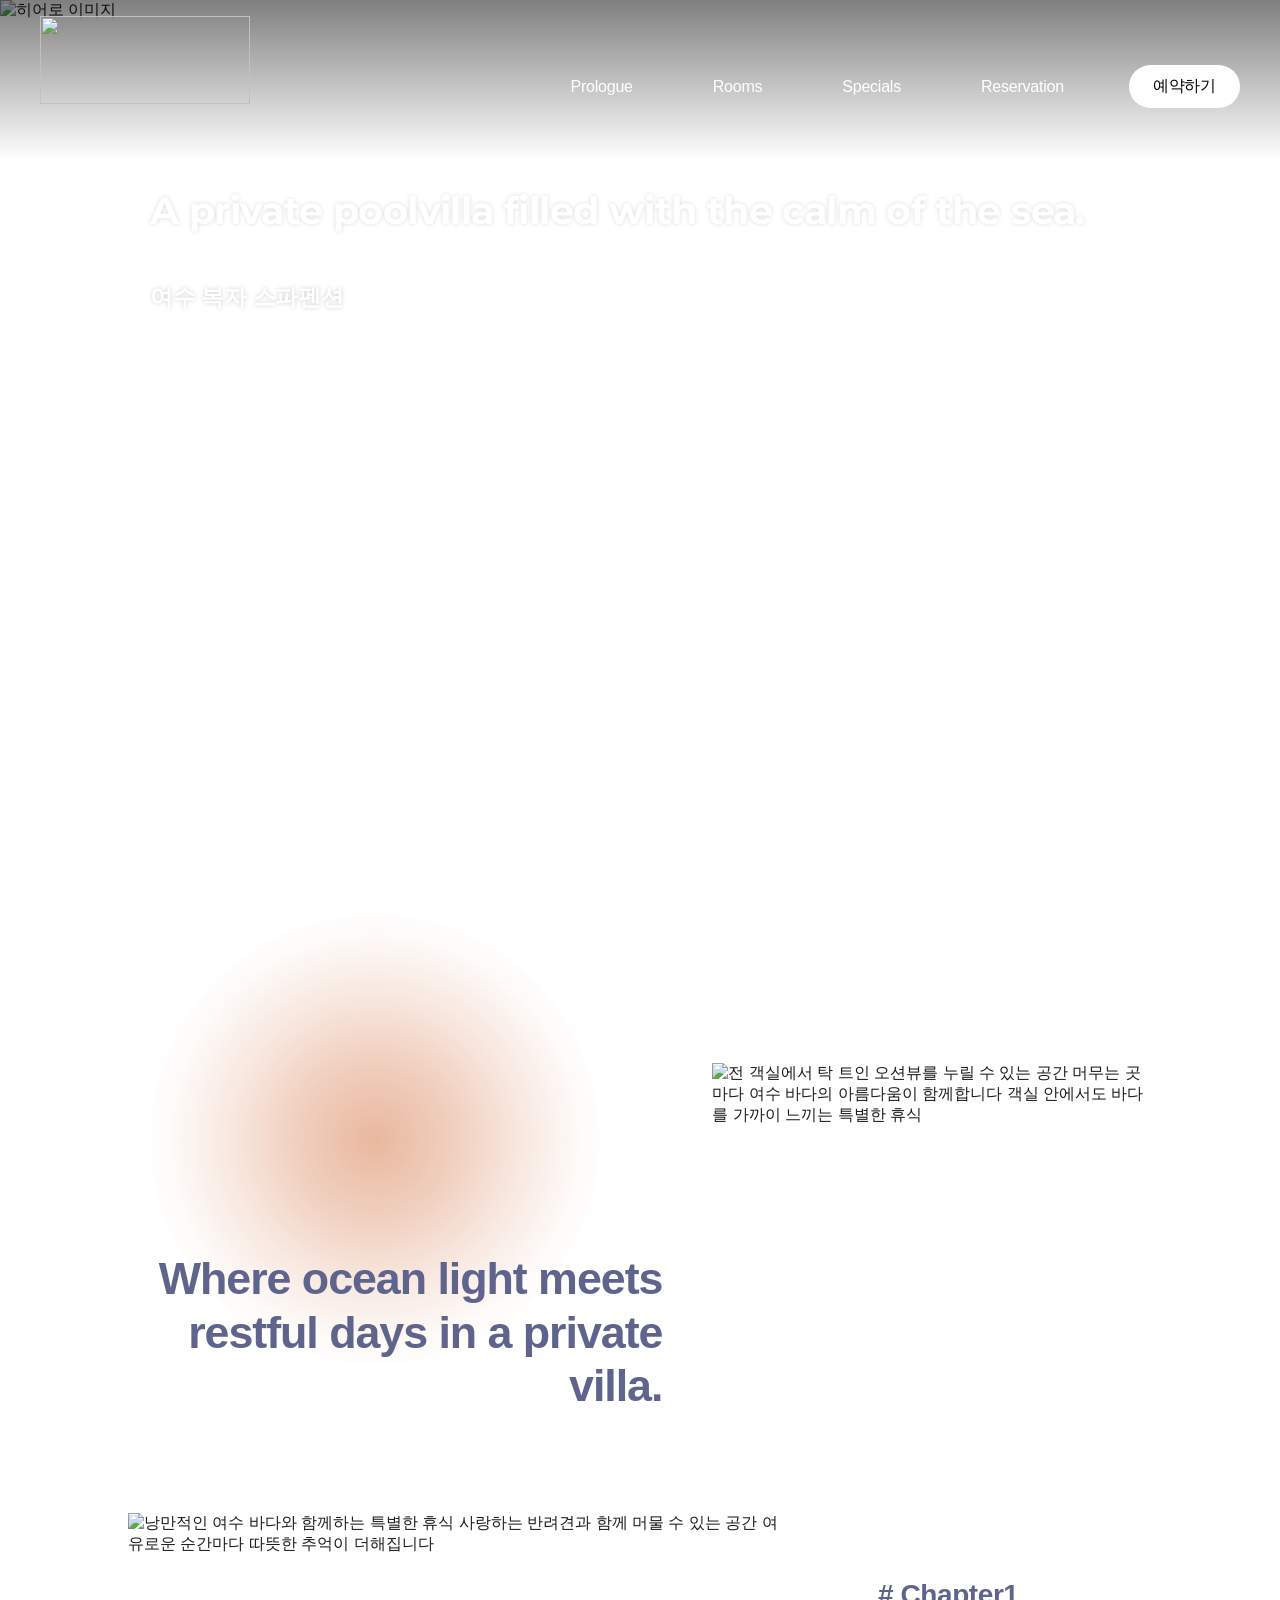
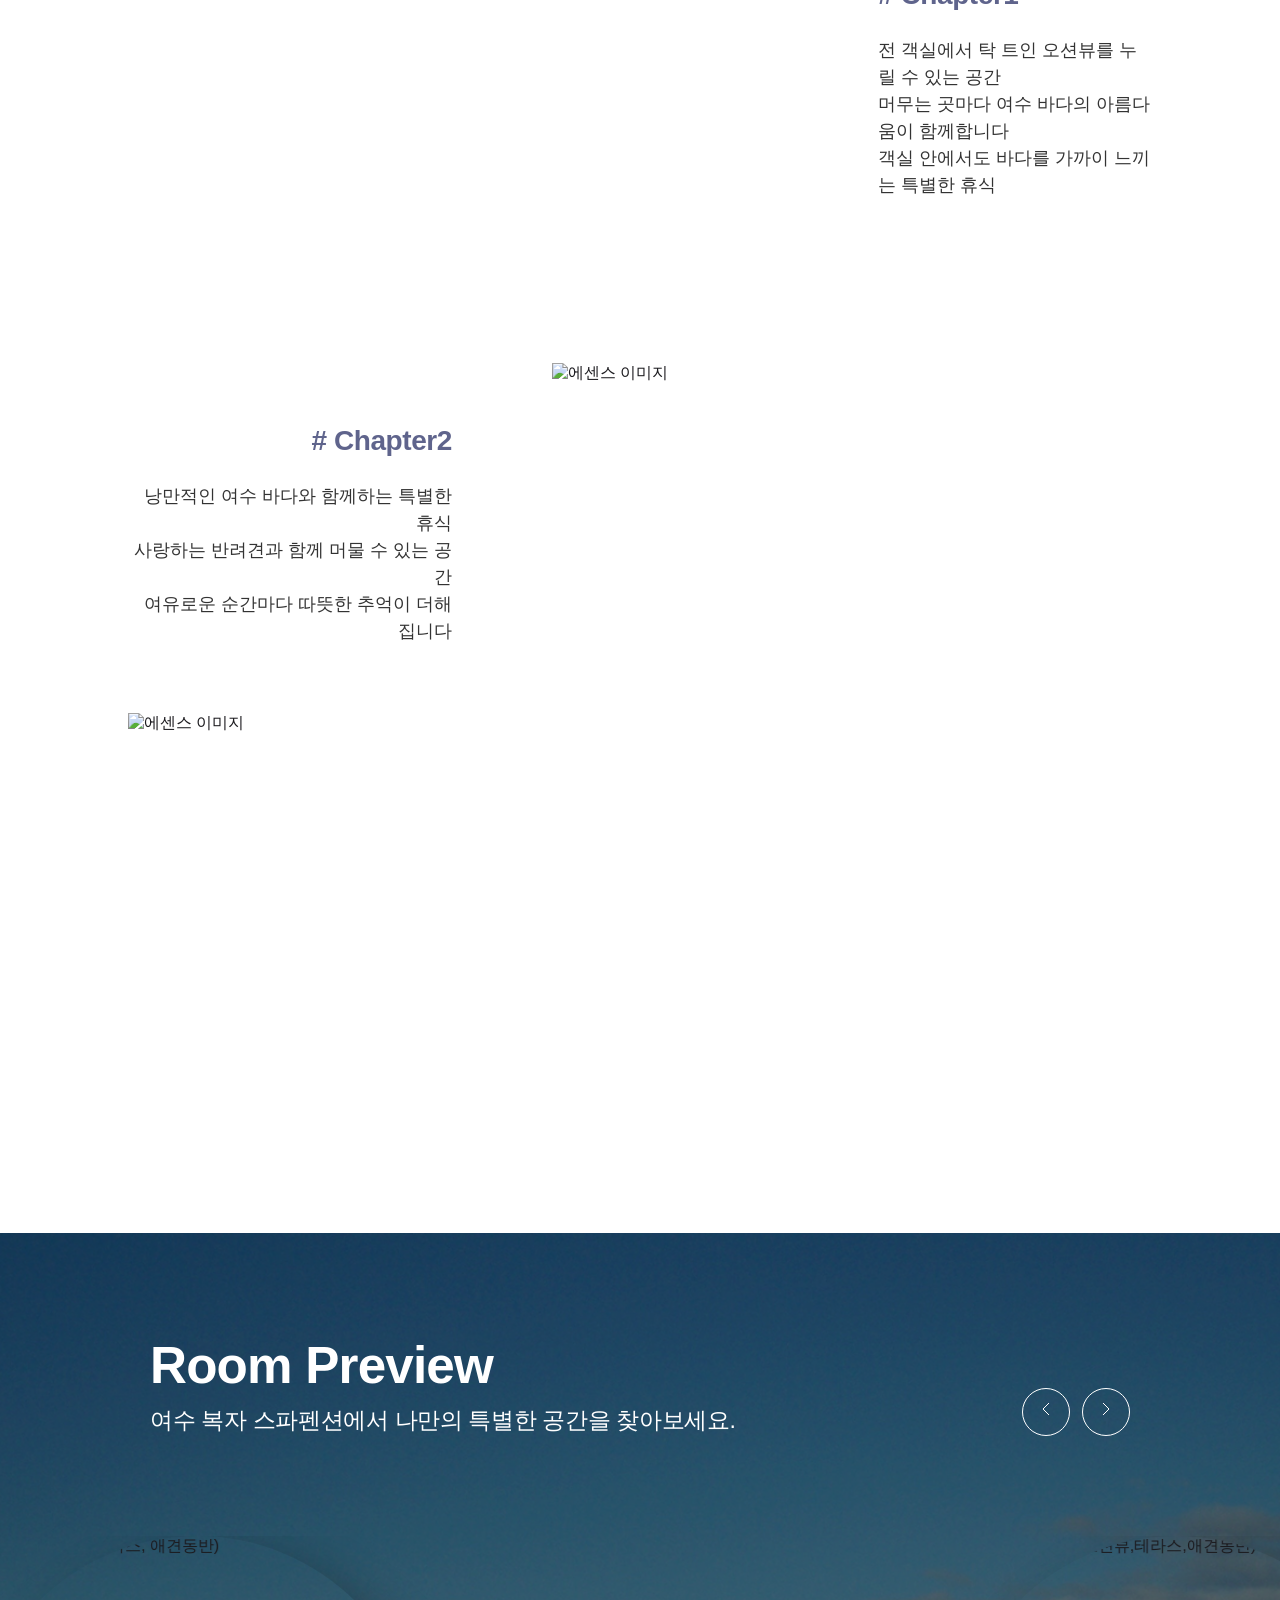
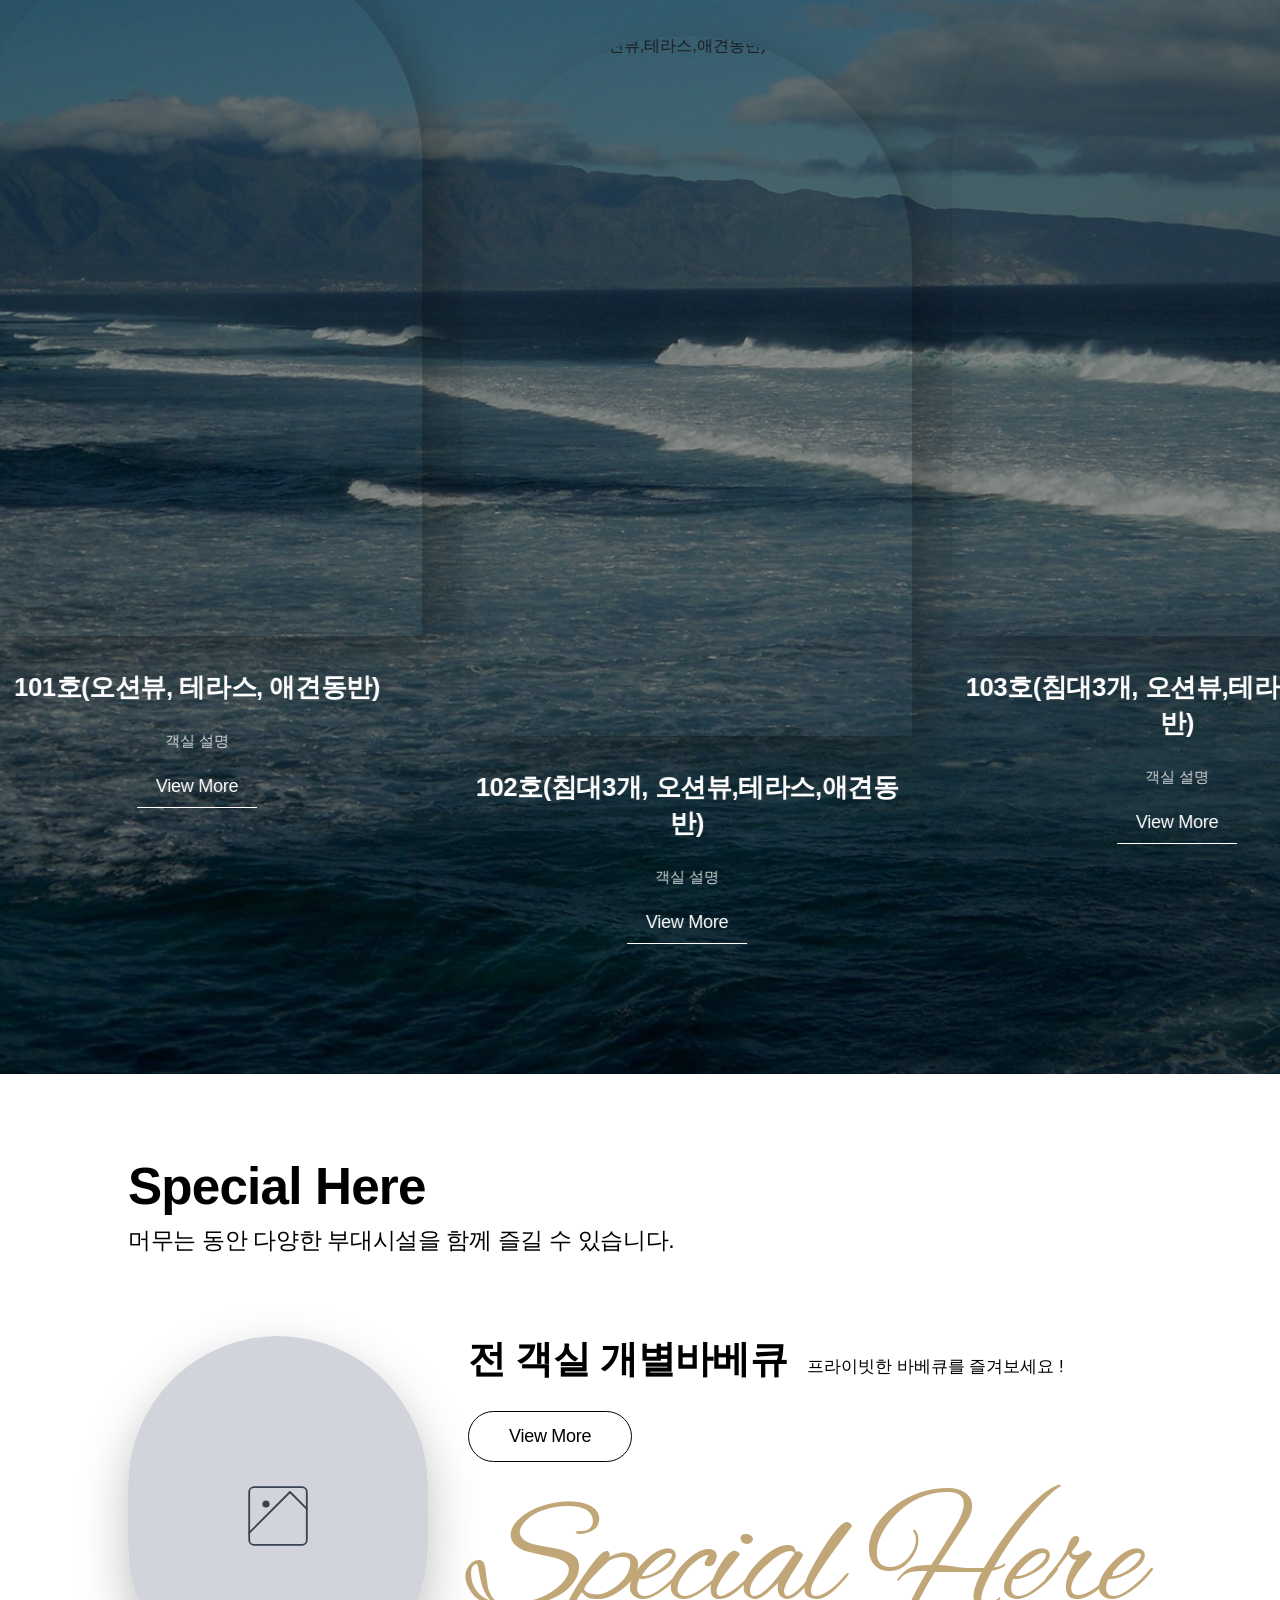
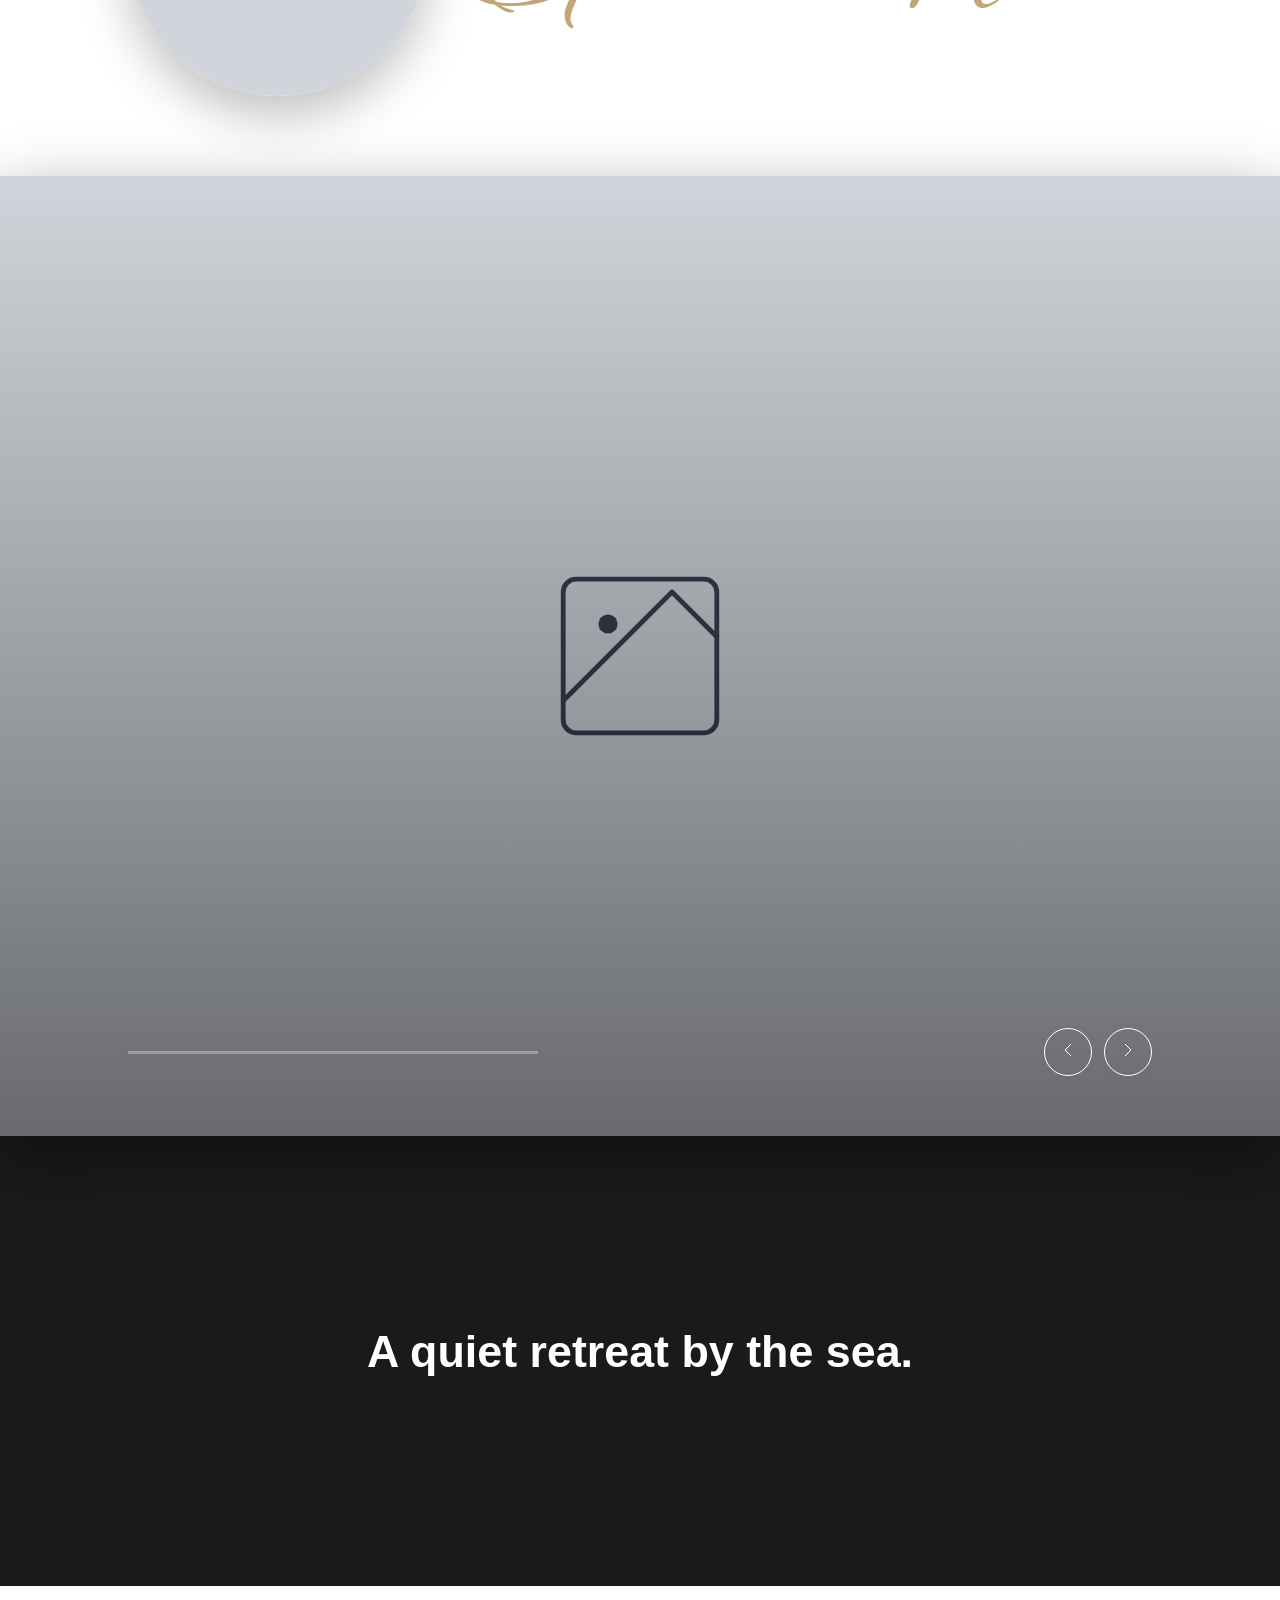
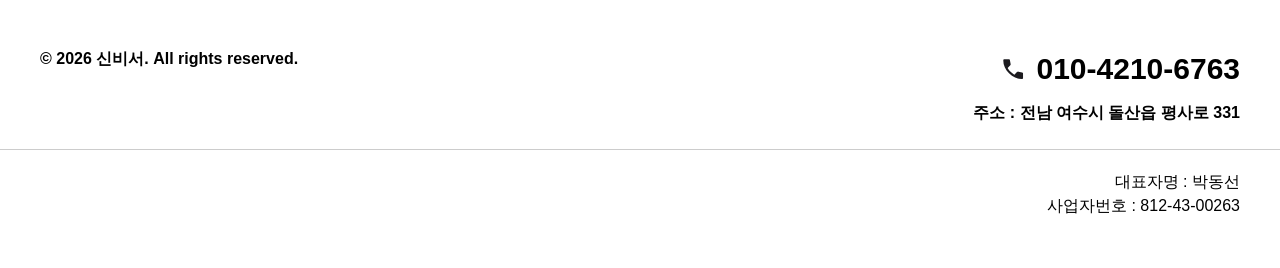
==== index.html @ e3e78f81 "Website for bokjaps.kr using fullpage_visual template" ====
<!DOCTYPE html>
<html lang="ko">
<head>
    <meta charset="UTF-8">
    <meta name="viewport" content="width=device-width, initial-scale=1.0">
    <title></title>

    <!-- Stylesheets -->
    <link rel="stylesheet" href="styles/theme.css">
    <link rel="stylesheet" href="styles/common.css">
    <link rel="stylesheet" href="styles/index.css">
    <link rel="stylesheet" href="styles/popup.css">
  <!-- Open Graph Meta Tags for Social Media -->
  <meta property="og:type" content="website" />
  <meta property="og:title" content="여수 복자 스파펜션 - 홈" />
  
  
  <meta property="og:url" content="https://bokjaps.kr" />

  <!-- Twitter Card Meta Tags -->
  <meta name="twitter:card" content="summary_large_image" />
  <meta name="twitter:title" content="여수 복자 스파펜션 - 홈" />
  
  
</head>
<body>
    <!-- Navigation (Header) - page-wrapper 밖으로 분리 -->
    <div class="navigation-off">
        <div id="header-container"></div>
    </div>

    <div class="page-wrapper">
        <!-- CUSTOM FIELD : 메인 소개 섹션 이미지 매핑 -->
        <div class="main-section">
            <div class="main-bg" data-hero-slider></div>
            <div class="main-content">
                <!-- custom field : 메인 소개 섹션 타이틀 매핑 -->
                <h1 class="main-title" data-hero-title></h1>
                <div class="title-divider"><div class="bar-progress"></div></div>
                <!-- custom field : 메인 소개 섹션 설명 매핑 -->
                <p class="main-subtitle" data-hero-description></p>
            </div>
            <div class="main-arrow">
                <div class="arrow-left"></div>
                <p class="arrow-number">01</p>
                <div class="arrow-divider"></div>
                <p class="arrow-number">10</p>
                <div class="arrow-right"></div>
            </div>
        </div>

        <!-- custom field : 핵심 메시지 섹션 -->
        <div class="content-1 essence-section">
            <div class="gradient-circle anim-scale-in"></div>

            <div class="content-1-inner">
                <div class="content-group">
                    <div class="title-text" data-essence-description></div>
                    <!-- custom field : 핵심 메시지 섹션 이미지 1 매핑 , 이미지는 총 4개까지만-->
                    <div class="content-image large anim-fade-right">
                        <img data-essence-image-1 src="" alt="">
                    </div>
                </div>

                <div class="con1-item con1-1">
                    <!-- custom field : 핵심 메시지 섹션 이미지 2 매핑 -->
                    <div class="content-image anim-fade-left">
                        <img data-essence-image-2 src="" alt="">
                    </div>
                    <div class="content-text anim-fade-right">
                        <h3 class="chapter-tag"># Chapter1</h3>
                        <!-- custom field : 핵심 메시지 섹션 이미지 1 설명 매핑 -->
                        <p class="chapter-content" data-essence-image-description-1></p>
                    </div>
                </div>

                <div class="con1-34">
                    <div class="con1-item con1-3">
                        <div class="content-text right anim-fade-left">
                            <h3 class="chapter-tag"># Chapter2</h3>
                            <!-- custom field : 핵심 메시지 섹션 이미지 2 설명 매핑 -->
                            <p class="chapter-content" data-essence-image-description-2></p>
                        </div>
                        <!-- custom field : 핵심 메시지 섹션 이미지 3 매핑 -->
                        <div class="content-image tall anim-fade-right">
                            <img data-essence-image-3 src="" alt="">
                        </div>
                    </div>

                    <div class="con1-item con1-4">
                        <!-- custom field : 핵심 메시지 섹션 이미지 4 매핑 -->
                        <div class="content-image wide anim-fade-up">
                            <img data-essence-image-4 src="" alt="">
                        </div>
                    </div>
                </div>
            </div>
        </div>

        <!-- room preview section : 커스텀 영역 x / 룸 정보 매핑 -->
        <div class="content-2 room-preview-section" >
            <div class="content-2-bg"></div>
            <div class="section-header">
                <div class="section-header-outer">
                    <div class="section-header-inner">
                        <div class="text-block">
                            <h2 class="section-title">Room Preview</h2>
                            <!-- 문구 변경되어야 함 (숙소명 + 하드코딩 문구 )-->
                            <p class="section-subtitle" data-rooms-subtitle></p>
                        </div>
                        <div class="arrow-block">
                            <button class="nav-btn prev"><svg width="24" height="24" viewBox="0 0 24 24" fill="none"><path d="M15 6L9 12L15 18" stroke="currentColor" stroke-width="1"/></svg></button>
                            <button class="nav-btn next"><svg width="24" height="24" viewBox="0 0 24 24" fill="none"><path d="M9 6L15 12L9 18" stroke="currentColor" stroke-width="1"/></svg></button>
                        </div>
                    </div>
                </div>
            </div>

            <div class="room-grid">
                <div class="room-scroll-track" data-rooms-container>
                    <!-- 숙소관리 객실 타입 개수에 따라 동적 생성 -->
                </div>
            </div>
        </div>

        <!-- facility section : 커스텀 영역 x / 부대시설 정보 매핑 -->
        <div class="content-3 facility-section">
            <div class="special-left">
                <div class="special-header anim-fade-up">
                    <!-- 하드코딩, 매핑 x -->
                    <h2>Special Here</h2>
                    <p>머무는 동안 다양한 부대시설을 함께 즐길 수 있습니다.</p>
                </div>

                <div class="meditation-image anim-scale-in">
                    <!-- 부대시설 이미지 동적 생성 (mapper) -->
                </div>

                <div class="meditation-info anim-fade-right">
                    <!-- 부대시설 정보 동적 생성 (mapper) -->
                </div>
                <!-- 하드코딩, 매핑 x -->
                <p class="special-script">Special Here</p>

                <div class="arrow-decoration">
                    <svg width="856" height="250" viewBox="0 0 856 250" fill="none" style="overflow:visible">
                        <circle cx="731" cy="125" r="125" fill="white" fill-opacity="0.4"/>
                        <path d="M0 146.5C0 146.5 448.741 146.5 776 146.5L700 89.9999" stroke="black"/>
                    </svg>
                </div>
            </div>

            <div class="special-right anim-fade-right">
                <div class="special-right-image">
                    <!-- 부대시설 오른쪽 이미지 동적 생성 (mapper) -->
                    <div class="image-overlay"></div>
                </div>
                <div class="special-bar">
                    <div class="bar-line"><div class="bar-progress"></div></div>
                    <div class="bar-controls">
                        <button><svg width="24" height="24" viewBox="0 0 24 24" fill="none"><path d="M15 6L9 12L15 18" stroke="currentColor" stroke-width="1"/></svg></button>
                        <button><svg width="24" height="24" viewBox="0 0 24 24" fill="none"><path d="M9 6L15 12L9 18" stroke="currentColor" stroke-width="1"/></svg></button>
                    </div>
                </div>
            </div>
        </div>

        <!-- custom field : 마무리 섹션 -->
        <div class="content-4 closing-section">
            <!-- custom field : 마무리 섹션 이미지 한장 매핑 -->
            <div class="content-4-bg" data-closing-image></div>
            <div class="content-4-text">
                <!-- custom field : 마무리 섹션 제목 매핑 -->
                <h2 data-closing-title></h2>
                <!-- custom field : 마무리 섹션 내용 매핑 -->
                <p data-closing-description></p>
            </div>
        </div>

        <!-- Footer -->
        <div id="footer-container"></div>
    </div>

    <!-- Popup -->
    <div id="popup-container"></div>

    <!-- Scripts -->
    <script src="js/common.js"></script>
    <script src="js/pages/index.js"></script>

    <!-- Data Mapper -->
    <script src="js/image-helpers.js"></script>
    <script src="js/data-mapper/core/base-mapper.js"></script>
    <script src="js/data-mapper/pages/index-mapper.js"></script>
    <script src="js/preview-handler.js"></script>

    <!-- Header / Footer Loader (header.html 로드 → 내부 스크립트 추출 실행 → HeaderFooterMapper 초기화) -->
    <script src="js/header-footer-loader.js"></script>

    <!-- Popup -->
    <script src="js/popup.js"></script>
</body>
</html>
---- styles/theme.css ----
/* CDN Fonts */
@import url('https://hangeul.pstatic.net/hangeul_static/css/maru-buri.css');
@import url('https://cdn.jsdelivr.net/gh/orioncactus/pretendard/dist/web/static/pretendard.min.css');
@import url('https://use.typekit.net/vll4umt.css');

/* CSS Variables */
:root {
  --font-ko-main: 'MaruBuri', sans-serif;
  --font-ko-sub: 'Pretendard', sans-serif;
  --font-en-main: 'amandine', sans-serif;
  --color-primary: #FFFFFF;
  --color-secondary: #5F648C;
}
---- styles/common.css ----
/* Alex Brush (하드코딩 전용) */
@import url('https://fonts.googleapis.com/css2?family=Alex+Brush&display=swap');
/* Montserrat (하드코딩 전용) */
@import url('https://fonts.googleapis.com/css2?family=Montserrat:wght@400;500;600;700&display=swap');

/* ==========================================
   COMMON STYLES - 피그마 디자인 기반
   ========================================== */

* {
    margin: 0;
    padding: 0;
    box-sizing: border-box;
}

ul, ol, li {
    list-style: none;
}

html {
    font-size: 16px;
}

body {
    font-family: var(--font-ko-sub);
    color: #1c1b1f;
    background: white;
    overflow-x: hidden;
}

img {
    width: 100%;
    height: 100%;
    display: block;
}

a {
    text-decoration: none;
    color: inherit;
}

button {
    border: none;
    background: none;
    cursor: pointer;
    font-family: inherit;
}

/* ==========================================
   HEADER (공통 헤더)
   ========================================== */

.site-header {
    position: fixed;
    left: 0;
    top: 0;
    width: 100%;
    height: 120px;
    z-index: 1001;
    display: flex;
    align-items: center;
    justify-content: center;
    overflow: visible;
    transition: background 0.3s ease;
}

.header-wrapper {
    width: 100%;
    max-width: 1600px;
    flex: 1 1 auto;
    height: 100%;
    position: relative;
    z-index: 1004;
}

.header-inner {
    position: relative;
    display: flex;
    justify-content: space-between;
    align-items: center;
    width: 100%;
    height: 100%;
    padding: 0 40px;
    box-sizing: border-box;
}

.header-logo {
    flex-shrink: 0;
    width: 210px;
    height: 88px;
}

.header-logo img {
    width: 100%;
    height: 100%;
    object-fit: cover;
}

.header-nav {
    display: flex;
    align-items: center;
    gap: 80px;
    align-self: flex-end;
    padding-bottom: 12px;
}

.nav-menu {
    list-style: none;
    display: flex;
    align-items: center;
    gap: 80px;
    margin: 0;
    padding: 0;
}

.nav-menu > li > a {
    font-family: var(--font-en-main);
    font-weight: 500;
    font-size: 20px;
    color: white;
    letter-spacing: -0.225px;
    padding: 0 15px;
}

.btn-book {
    background: white;
    color: black !important;
    padding: 11px 24px !important;
    border-radius: 50px;
    font-family: var(--font-en-main);
    font-weight: 500;
    font-size: 15px;
    letter-spacing: -0.225px;
    white-space: nowrap;
    flex-shrink: 0;
}

.btn-ybs {
    background: white;
    color: black !important;
    padding: 11px 24px !important;
    border-radius: 50px;
    font-family: var(--font-en-main);
    font-weight: 500;
    font-size: 15px;
    letter-spacing: -0.225px;
    white-space: nowrap;
    flex-shrink: 0;
}

.ybs-short {
    display: none;
}

/* 버튼 그룹 - BOOK과 YBS 버튼을 나란히 배치 */
.button-group {
    display: flex !important;
    align-items: center;
    gap: 20px !important;
}

/* 데스크톱: 모바일 전용 요소 숨김 */
.header-menu-btn {
    display: none;
}

.book-short {
    display: none;
}

/* ==========================================
   HEADER DROPDOWN
   ========================================== */

/* 헤더 hover/focus 시 배경 전환 */
.site-header:hover,
.site-header:focus-within {
    background: rgba(40, 40, 40, 0.85);
}

/* 드롭다운 배경 패널 — 데스크톱: 배경만 표시, 콘텐츠 숨김 */
.header-dropdown {
    position: absolute;
    left: 0;
    top: 100%;
    width: 100%;
    height: auto;
    min-height: 350px;
    max-height: calc(100vh - 100px);
    overflow-y: auto;
    -webkit-overflow-scrolling: touch;
    background: rgba(40, 40, 40, 0.85);
    border-top: 1px solid rgba(255, 255, 255, 0.15);
    opacity: 0;
    visibility: hidden;
    pointer-events: none;
    transition: opacity 0.15s ease, visibility 0s linear 0.15s;
    z-index: 1002;
}

.site-header:hover .header-dropdown,
.site-header:focus-within .header-dropdown {
    opacity: 1;
    visibility: visible;
    pointer-events: auto;
    transition: opacity 0.15s ease, visibility 0s linear 0s;
}

/* 데스크톱: 모바일 아코디언 콘텐츠 숨김 */
.header-dropdown-inner {
    display: none;
}

/* 데스크톱: 각 대메뉴 아래 서브메뉴 */
.has-dropdown {
    position: relative;
}

/* hover 브릿지: 메뉴와 서브메뉴 사이 빈 공간을 채워 hover 유지 */
.has-dropdown::after {
    content: '';
    position: absolute;
    top: 100%;
    left: -20px;
    right: -20px;
    height: 50px;
    background: transparent;
}

.dropdown-sub {
    position: absolute;
    top: calc(100% + 40px);
    left: 50%;
    transform: translateX(-50%);
    display: flex;
    flex-direction: column;
    align-items: center;
    gap: 4px;
    opacity: 0;
    visibility: hidden;
    pointer-events: none;
    z-index: 1003;
    transition: opacity 0.15s ease, visibility 0s linear 0.15s;
    max-height: calc(100vh - 200px);
    overflow-y: auto;
    -webkit-overflow-scrolling: touch;
    overscroll-behavior: contain;
    padding-bottom: 10px;
}

.site-header:hover .dropdown-sub,
.site-header:focus-within .dropdown-sub {
    opacity: 1;
    visibility: visible;
    pointer-events: auto;
    transition: opacity 0.15s ease, visibility 0s linear 0s;
}

.dropdown-sub a {
    font-family: var(--font-ko-sub);
    font-weight: 400;
    font-size: 16px;
    line-height: 2;
    color: rgba(255, 255, 255, 0.75);
    white-space: nowrap;
    padding: 0 15px;
    transition: color 0.2s ease;
    max-width: 200px;
    overflow: hidden;
    text-overflow: ellipsis;
    display: block;
    flex-shrink: 0;
}

.dropdown-sub a:hover,
.dropdown-sub a:focus {
    color: white;
}

/* 모바일 아코디언 기본 스타일 (데스크톱에서는 header-dropdown-inner가 숨김) */
.dropdown-columns {
    display: flex;
    gap: 33px;
    padding: 28px 0 45px;
}

.dropdown-col {
    display: flex;
    flex-direction: column;
    align-items: center;
    gap: 4px;
    min-width: 100px;
}

.dropdown-col a {
    font-family: var(--font-ko-sub);
    font-weight: 400;
    font-size: 17px;
    line-height: 2;
    color: rgba(255, 255, 255, 0.75);
    white-space: nowrap;
    transition: color 0.2s ease;
    max-width: 100%;
    overflow: hidden;
    text-overflow: ellipsis;
    display: block;
}

.dropdown-col a:hover,
.dropdown-col a:focus {
    color: white;
}

.dropdown-col-title {
    display: none;
}

.col-arrow {
    display: none;
}

.dropdown-col-links {
    display: flex;
    flex-direction: column;
    align-items: center;
    gap: 4px;
    max-height: calc(100vh - 250px);
    overflow-y: auto;
    -webkit-overflow-scrolling: touch;
}

/* 드롭다운 스크롤바 커스텀 스타일 */
.header-dropdown,
.dropdown-sub,
.dropdown-col-links {
    scrollbar-width: thin;
    scrollbar-color: rgba(255, 255, 255, 0.85) #2a2d35;
}

.header-dropdown::-webkit-scrollbar,
.dropdown-sub::-webkit-scrollbar,
.dropdown-col-links::-webkit-scrollbar {
    width: 4px;
}

.header-dropdown::-webkit-scrollbar-track,
.dropdown-sub::-webkit-scrollbar-track,
.dropdown-col-links::-webkit-scrollbar-track {
    background: #2a2d35;
    border-radius: 3px;
}

.header-dropdown::-webkit-scrollbar-thumb,
.dropdown-sub::-webkit-scrollbar-thumb,
.dropdown-col-links::-webkit-scrollbar-thumb {
    background: rgba(255, 255, 255, 0.85);
    border-radius: 3px;
}

.header-dropdown::-webkit-scrollbar-thumb:hover,
.dropdown-sub::-webkit-scrollbar-thumb:hover,
.dropdown-col-links::-webkit-scrollbar-thumb:hover {
    background: rgba(255, 255, 255, 0.95);
}

/* ==========================================
   FOOTER (공통 푸터)
   ========================================== */

.site-footer {
    background: var(--color-primary);
    margin-top: 0;
    padding: 60px 0 50px;
}

.footer-wrapper {
    width: 100%;
    max-width: 1600px;
    margin: 0 auto;
    display: flex;
    justify-content: space-between;
    align-items: flex-start;
    padding: 0 40px 0;
}

.footer-left {
    flex-shrink: 0;
}

.footer-copyright {
    font-family: var(--font-ko-sub);
    font-weight: 600;
    font-size: 16px;
    line-height: 1.6;
    color: black;
}

.footer-copyright p {
    margin: 0;
}

.footer-right {
    text-align: right;
}

.footer-contact {
    margin-bottom: 20px;
}

.contact-item {
    display: flex;
    align-items: center;
    justify-content: flex-end;
    gap: 10px;
    margin-bottom: 6px;
}

.icon-phone,
.icon-map {
    width: 26px;
    height: 26px;
}

.phone-number {
    font-family: var(--font-ko-sub);
    font-weight: 700;
    font-size: 30px;
    line-height: 1.5;
    color: black;
    margin: 0;
}

.address {
    font-family: var(--font-ko-sub);
    font-weight: 700;
    font-size: 16px;
    line-height: 2;
    color: black;
    margin: 0;
}

.footer-info {
    margin-top: 12px;
}

.footer-info p {
    font-family: var(--font-ko-sub);
    font-size: 16px;
    line-height: 1.5;
    color: black;
    margin: 0;
}

.footer-info strong {
    font-weight: 700;
}

.footer-divider {
    max-width: 1600px;
    height: 1px;
    background: rgba(0, 0, 0, 0.2);
    margin: 0 auto 20px;
}

.footer-info-wrapper {
    width: 100%;
    max-width: 1600px;
    margin: 0 auto;
    padding: 0 40px;
    text-align: right;
}

/* ==========================================
   TABLET RESPONSIVE (max-width: 1140px)
   ========================================== */

@media (max-width: 1140px) {
    .book-full {
        display: none;
    }

    .book-short {
        display: inline;
    }
}


/* ==========================================
   MEDIUM RESPONSIVE (max-width: 1400px)
   ========================================== */

@media (max-width: 1400px) {
    .header-nav {
        gap: 50px;
    }

    .nav-menu {
        gap: 50px;
    }

    .nav-menu > li > a {
        font-size: 16px;
    }

    .button-group {
        gap: 12px !important;
    }

    .dropdown-sub a {
        font-size: 14px;
        padding: 0 8px;
        max-width: 6em;
        overflow: hidden;
        text-overflow: ellipsis;
        white-space: nowrap;
    }
}

/* ==========================================
   TABLET RESPONSIVE (max-width: 1100px)
   ========================================== */

@media (max-width: 1100px) {
    .header-inner {
        padding: 0 20px;
    }

    .header-logo {
        flex-shrink: 1;
        min-width: 120px;
    }

    .header-nav {
        gap: 40px;
    }

    .nav-menu {
        gap: 40px;
    }

    .nav-menu > li > a {
        font-size: 15px;
        padding: 0 8px;
        white-space: nowrap;
    }

    .btn-book,
    .btn-ybs {
        padding: 9px 14px !important;
        font-size: 13px;
        white-space: nowrap;
        flex-shrink: 0;
    }

    .book-full {
        display: none;
    }

    .book-short {
        display: inline;
    }

    .button-group {
        gap: 10px !important;
    }
}

/* ==========================================
   MOBILE RESPONSIVE (max-width: 768px)
   ========================================== */

@media (max-width: 768px) {

    /* --- HEADER --- */
    .site-header {
        height: 70px;
    }

    .header-wrapper {
        max-width: 100%;
    }

    .header-inner {
        padding: 0 20px;
    }

    .header-logo {
        width: 120px;
        height: 50px;
    }

    .header-nav {
        gap: 16px;
        align-self: center;
        padding-bottom: 0;
    }

    /* 모바일: Menu 버튼 표시 */
    .header-menu-btn {
        display: block;
        font-family: var(--font-en-main);
        font-weight: 500;
        font-size: 14px;
        color: white;
        letter-spacing: -0.225px;
        cursor: pointer;
    }

    /* 모바일: 개별 메뉴 숨김, Book 버튼만 표시 */
    .nav-menu {
        gap: 16px;
    }

    .nav-menu li {
        display: none;
    }

    .nav-menu li:last-child {
        display: flex;
    }

    /* 모바일: 버튼 그룹을 우측 하단 fixed로 배치 */
    .button-group {
        position: fixed !important;
        right: 20px !important;
        bottom: 30px !important;
        gap: 12px !important;
        flex-direction: column !important;
        z-index: 999;
    }

    .button-group .btn-book,
    .button-group .btn-ybs {
        width: 90px;
        text-align: center;
    }

    .book-full {
        display: none;
    }

    .book-short {
        display: inline;
    }

    .ybs-full {
        display: none;
    }

    .ybs-short {
        display: inline;
    }

    .btn-book {
        padding: 8px 0;
        font-size: 12px;
        display: flex;
        align-items: center;
        justify-content: center;
    }

    .btn-ybs {
        padding: 8px 0;
        font-size: 12px;
        display: flex;
        align-items: center;
        justify-content: center;
    }

    /* --- DROPDOWN (모바일) --- */

    /* 데스크톱 서브메뉴 숨김 */
    .dropdown-sub {
        display: none !important;
    }

    /* 모바일: hover 배경 비활성화 */
    .site-header:hover,
    .site-header:focus-within {
        background: none;
    }

    .site-header.menu-active {
        background: rgba(40, 40, 40, 0.85);
    }

    /* 모바일 드롭다운 패널 */
    .header-dropdown {
        position: fixed;
        top: 70px;
        left: 0;
        width: 100%;
        height: calc(100vh - 70px);
        overflow-y: auto;
        -webkit-overflow-scrolling: touch;
        overscroll-behavior: none;
        border-top: none;
        transition: opacity 0.2s ease, visibility 0s linear 0.2s;
    }

    .site-header:hover .header-dropdown,
    .site-header:focus-within .header-dropdown {
        opacity: 0;
        visibility: hidden;
        pointer-events: none;
    }

    .site-header .header-dropdown.is-open,
    .site-header:hover .header-dropdown.is-open,
    .site-header:focus-within .header-dropdown.is-open {
        opacity: 1;
        visibility: visible;
        pointer-events: auto;
        transition: opacity 0.2s ease, visibility 0s linear 0s;
    }

    /* 모바일: 아코디언 콘텐츠 표시 */
    .header-dropdown-inner {
        display: block;
        padding: 0 20px;
    }

    .dropdown-columns {
        gap: 0;
        padding: 10px 0 30px;
        flex-direction: column;
    }

    .dropdown-col {
        align-items: flex-start;
        text-align: left;
        min-width: auto;
        width: 100%;
        padding: 12px 0;
    }

    .dropdown-col-title {
        display: flex;
        align-items: center;
        justify-content: space-between;
        font-family: var(--font-en-main);
        font-weight: 500;
        font-size: 15px;
        color: white;
        letter-spacing: -0.225px;
        padding-bottom: 8px;
        margin-bottom: 0;
        border-bottom: 1px solid rgba(255, 255, 255, 0.3);
        width: 100%;
        cursor: pointer;
    }

    .col-arrow {
        display: block;
        width: 8px;
        height: 8px;
        border-right: 1.5px solid white;
        border-bottom: 1.5px solid white;
        transform: rotate(45deg);
        transition: transform 0.25s ease;
    }

    .dropdown-col.is-expanded .col-arrow {
        transform: rotate(-135deg);
    }

    .dropdown-col-links {
        overflow: hidden;
        max-height: 0;
        transition: max-height 0.3s ease, padding 0.3s ease;
        padding: 0;
        align-items: flex-start;
    }

    .dropdown-col.is-expanded .dropdown-col-links {
        max-height: 1000px;
        padding: 8px 0 4px;
    }

    /* --- FOOTER --- */
    .site-footer {
        padding: 40px 0 30px;
    }

    .footer-wrapper {
        flex-direction: column;
        padding: 0 20px;
        gap: 30px;
    }

    .footer-right {
        text-align: left;
    }

    .contact-item {
        justify-content: flex-start;
    }

    .phone-number {
        font-size: 22px;
    }

    .footer-divider {
        margin: 0 20px 16px;
    }

    .footer-info-wrapper {
        padding: 0 20px;
        text-align: left;
    }

    .footer-info p {
        font-size: 13px;
    }
}
---- styles/index.css ----
/* ==========================================
   INDEX PAGE - 반응형 리팩토링
   ========================================== */

body {
    margin: 0;
    padding: 0;
}

.page-wrapper {
    width: 100%;
    background: white;
    overflow-x: hidden;
}

#footer-container {
    margin: 0;
    padding: 0;
    line-height: 0;
    font-size: 0;
    background: var(--color-primary);
}

/* ==========================================
   NAVIGATION (HEADER)
   ========================================== */

.navigation-off {
    position: fixed;
    left: 0;
    top: 0;
    width: 100%;
    max-width: none;
    height: 160px;
    background: linear-gradient(to bottom, rgba(0, 0, 0, 0.5), transparent);
    z-index: 999;
    pointer-events: none;
    overflow: visible;
}

.navigation-off .site-header,
.navigation-off .header-dropdown {
    pointer-events: auto;
}

/* ==========================================
   MAIN HERO SECTION
   ========================================== */

.main-section {
    position: relative;
    width: 100%;
    height: 100vh;
    min-height: 600px;
    max-height: 960px;
    overflow: hidden;
}

.main-bg {
    position: absolute;
    inset: 0;
}

.main-slide {
    position: absolute;
    inset: 0;
    opacity: 0;
    transition: opacity 1.2s ease;
}

.main-slide.active {
    opacity: 1;
}

.main-slide img {
    width: 100%;
    height: 100%;
    object-fit: cover;
    transform: scale(1);
}


.main-content {
    position: absolute;
    left: 150px;
    top: 0;
    z-index: 1;
    padding-top: 180px;
    max-width: 1600px;
}

.main-title {
    font-family: 'Montserrat', sans-serif;
    font-weight: 700;
    font-size: clamp(28px, 3vw, 40px);
    line-height: 1.6;
    color: white;
    letter-spacing: -0.6px;
    text-shadow: 0px 0px 4px rgba(0, 0, 0, 0.15);
    margin: 0;
}

.title-divider {
    width: 658px;
    height: 3px;
    background: rgba(255, 255, 255, 0.3);
    margin-top: 12px;
    position: relative;
    overflow: hidden;
}

.title-divider .bar-progress {
    position: absolute;
    left: 0;
    top: 0;
    height: 100%;
    width: 100%;
    background: white;
    transform-origin: left;
    transform: scaleX(0);
    animation: progressFill 4s linear infinite;
}

.main-subtitle {
    font-family: var(--font-ko-main);
    font-weight: 700;
    font-size: clamp(18px, 1.8vw, 24px);
    line-height: 1.5;
    color: white;
    letter-spacing: -0.36px;
    text-shadow: 0px 0px 4px rgba(0, 0, 0, 0.2);
    margin: 24px 0 0;
}

.main-arrow {
    position: absolute;
    left: 50%;
    bottom: 40px;
    transform: translateX(-50%);
    display: flex;
    align-items: center;
    gap: 24px;
    z-index: 1;
}

.arrow-left,
.arrow-right {
    width: 9px;
    height: 9px;
    border-left: 1px solid white;
    border-bottom: 1px solid white;
}

.arrow-left {
    transform: rotate(45deg);
}

.arrow-right {
    transform: rotate(-135deg);
}

.arrow-number {
    font-family: var(--font-en-main);
    font-size: 26px;
    line-height: 36px;
    color: white;
    letter-spacing: -0.39px;
    margin: 0;
}

.arrow-divider {
    width: 10px;
    height: 1px;
    background: white;
    transform: rotate(90deg);
}

/* ==========================================
   CONTENT SECTION 1
   ========================================== */

.content-1 {
    position: relative;
    width: 100%;
    background: var(--color-primary);
    overflow: visible;
    padding-bottom: 120px;
}

.content-1-inner {
    position: relative;
    width: 80%;
    max-width: 1600px;
    margin: 0 auto;
    padding: 163px 0 0;
    box-sizing: border-box;
    display: flex;
    flex-direction: column;
    gap: 100px;
}

.gradient-circle {
    position: absolute;
    left: 150px;
    top: 14px;
    width: 450px;
    height: 450px;
    border-radius: 50%;
    background: radial-gradient(circle, rgba(231, 176, 148, 0.9) 0%, rgba(231, 176, 148, 0.6) 25%, rgba(231, 176, 148, 0.3) 45%, rgba(231, 176, 148, 0.05) 65%, rgba(231, 176, 148, 0) 75%);
}

.content-group {
    display: flex;
    justify-content: flex-end;
    align-items: flex-end;
    gap: 100px;
    width: 100%;
}

.title-text {
    font-family: var(--font-en-main);
    font-weight: 700;
    font-size: 60px;
    line-height: 1.2;
    color: var(--color-secondary);
    letter-spacing: -1.05px;
    text-align: right;
    min-width: 0;
}

.title-text p {
    margin: 0;
}

.content-group .content-image.large {
    flex-shrink: 1;
    width: 900px;
    max-width: 100%;
    height: 350px;
}

.con1-item {
    width: 100%;
}

.con1-1 {
    display: flex;
    gap: 100px;
    align-items: center;
}

.con1-3 {
    display: contents;
}

.con1-4 {
    display: contents;
}

/* con1-3 텍스트 + con1-4 wide 이미지가 왼쪽 열,
   con1-3 tall 이미지가 오른쪽 열 전체를 span하는 2열 grid */
.con1-34 {
    display: grid;
    grid-template-columns: 1fr minmax(0, 600px);
    grid-template-rows: minmax(350px, auto) 400px;
    column-gap: 100px;
    width: 100%;
}

.con1-34 .content-text.right {
    grid-column: 1;
    grid-row: 1;
    width: auto;
    align-self: start;
}

.con1-34 .content-image.tall {
    grid-column: 2;
    grid-row: 1 / span 2;
    align-self: stretch;
}

.con1-34 .content-image.wide {
    grid-column: 1;
    grid-row: 2;
    align-self: stretch;
}

.content-image {
    overflow: hidden;
}

.content-image img {
    width: 100%;
    height: 100%;
    object-fit: cover;
}

.con1-1 .content-image {
    width: 650px;
    height: 350px;
}

.con1-2 .content-image.large {
    width: 900px;
    height: 350px;
}

.con1-3 .content-image.tall {
    width: 100%;
    height: 100%;
}

.con1-4 .content-image.wide {
    width: 100%;
    height: 100%;
}

.content-text {
    flex: 1;
}

.content-text.right {
    text-align: right;
    width: 892px;
    padding: 60px 0;
}

.chapter-tag {
    font-family: var(--font-ko-main);
    font-weight: 700;
    font-size: 28px;
    line-height: 36px;
    color: var(--color-secondary);
    letter-spacing: -0.42px;
    margin: 0 0 24px 0;
}

.chapter-content {
    font-family: var(--font-ko-sub);
    font-weight: 500;
    font-size: 18px;
    line-height: 1.5;
    color: rgba(0, 0, 0, 0.8);
    margin: 0;
}

/* ==========================================
   CONTENT SECTION 2: ROOM PREVIEW
   ========================================== */

.content-2 {
    position: relative;
    width: 100%;
    padding: 100px 0 120px;
}

.content-2-bg {
    position: absolute;
    inset: 0;
    background-image: url('../images/bg.png');
    background-size: cover;
    background-position: center;
}

.content-2-bg::after {
    content: '';
    position: absolute;
    inset: 0;
    background: rgba(0, 0, 0, 0.45);
}

.content-2 > .section-header {
    position: relative;
    z-index: 2;
    margin-bottom: 40px;
}

.section-header-outer {
    width: 100%;
}

.section-header-inner {
    width: 100%;
    max-width: 1600px;
    margin: 0 auto;
    padding: 0 150px;
    box-sizing: border-box;
    display: flex;
    align-items: flex-end;
    justify-content: space-between;
}

.section-header-inner .text-block {
    flex: 1;
}

.section-header-inner .arrow-block {
    flex-shrink: 0;
    display: flex;
    gap: 12px;
}

.nav-btn {
    width: 48px;
    height: 48px;
    border: 1px solid white;
    border-radius: 50%;
    color: white;
    background: transparent;
    font-size: 18px;
    cursor: pointer;
    transition: background 0.3s ease, color 0.3s ease;
}

.nav-btn:hover {
    background: white;
    color: black;
}

.section-title {
    font-family: var(--font-en-main);
    font-weight: 700;
    font-size: clamp(36px, 4vw, 54px);
    line-height: 1.3;
    color: white;
    letter-spacing: -0.81px;
    margin: 0 0 6px 0;
}

.section-subtitle {
    font-family: var(--font-ko-main);
    font-weight: 500;
    font-size: clamp(18px, 1.8vw, 24px);
    line-height: 1.3;
    color: white;
    letter-spacing: -0.36px;
    margin: 0;
}

.room-grid {
    position: relative;
    z-index: 2;
    overflow: hidden;
    margin-top: 100px;
}

.room-scroll-track {
    display: flex;
    gap: 40px;
    width: max-content;
    will-change: transform;
}

.room-grid.no-rolling {
    overflow: visible;
    display: flex;
    justify-content: center;
}

.room-grid.no-rolling .room-scroll-track {
    width: auto;
    will-change: auto;
    justify-content: center;
}

.room-card {
    flex-shrink: 0;
    width: min(450px, 80vw);
    display: flex;
    flex-direction: column;
    gap: 33px;
}

.room-card:nth-child(odd) {
    margin-top: 0;
}

.room-card:nth-child(even) {
    margin-top: 100px;
}

.room-image {
    width: 100%;
    aspect-ratio: 450 / 700;
    border-radius: 300px 300px 0 0;
    overflow: hidden;
    box-shadow: 20px 20px 50px rgba(0, 0, 0, 0.3);
}

.room-image img {
    width: 100%;
    height: 100%;
    object-fit: cover;
}

.room-info {
    display: flex;
    flex-direction: column;
    align-items: center;
    text-align: center;
    gap: 24px;
}

.room-info h3 {
    font-family: var(--font-ko-sub);
    font-weight: 700;
    font-size: clamp(22px, 2vw, 28px);
    line-height: 36px;
    color: white;
    letter-spacing: -0.42px;
    margin: 0;
}

.room-info p {
    font-family: var(--font-ko-sub);
    font-weight: 500;
    font-size: clamp(15px, 1.2vw, 18px);
    line-height: 1.5;
    color: rgba(255, 255, 255, 0.8);
    max-width: 435px;
    margin: 0;
}

.btn-more {
    position: relative;
    font-family: var(--font-ko-main);
    font-size: 18px;
    color: white;
    letter-spacing: -0.27px;
    background: none;
    border: none;
    cursor: pointer;
    padding-bottom: 10px;
}

.btn-more::after {
    content: '';
    display: block;
    width: 120px;
    height: 1px;
    background: white;
    margin: 10px auto 0;
}

/* ==========================================
   CONTENT SECTION 3: SPECIAL HERE
   ========================================== */

.content-3 {
    position: relative;
    width: 100%;
    background: var(--color-primary);
    overflow: visible;
    display: flex;
}

.special-left {
    position: relative;
    flex: 1;
    min-width: 0;
    padding: 100px 60px 100px 8%;
    z-index: 10;
    display: grid;
    grid-template-areas:
        "header header"
        "image  info"
        "script script";
    grid-template-columns: min(400px, 38vw) 1fr;
    column-gap: 60px;
    row-gap: 60px;
    align-content: start;
}

.special-header {
    grid-area: header;
    margin-bottom: 0;
}

.special-header h2 {
    font-family: var(--font-en-main);
    font-weight: 700;
    font-size: clamp(36px, 4vw, 54px);
    line-height: 1.3;
    color: black;
    letter-spacing: -0.81px;
    margin: 0 0 6px 0;
}

.special-header p {
    font-family: var(--font-ko-main);
    font-weight: 500;
    font-size: clamp(18px, 1.8vw, 24px);
    line-height: 1.3;
    color: black;
    letter-spacing: -0.36px;
    margin: 0;
}

.meditation-image {
    grid-area: image;
    display: grid;
    width: 100%;
    aspect-ratio: 400 / 480;
    border-radius: 300px;
    overflow: hidden;
    box-shadow: 0px 20px 50px rgba(0, 0, 0, 0.25);
}

.meditation-image img {
    grid-area: 1 / 1;
    width: 100%;
    height: 100%;
    object-fit: cover;
    opacity: 0;
    transition: opacity 1.2s ease;
}

.meditation-image img.active {
    opacity: 1;
}

.meditation-info {
    grid-area: info;
    display: grid;
    position: relative;
    z-index: 1;
    align-self: center;
}

.meditation-info .facility-slide {
    grid-area: 1 / 1;
    transition: opacity 1.2s ease;
    pointer-events: none;
    opacity: 0;
}

.meditation-info .facility-slide.active {
    opacity: 1;
    pointer-events: auto;
}

.meditation-title {
    font-family: var(--font-ko-main);
    font-weight: 700;
    font-size: clamp(30px, 3vw, 42px);
    line-height: 1.2;
    color: black;
    letter-spacing: -0.63px;
    margin: 0 0 100px 0;
}

.meditation-text {
    font-family: var(--font-ko-sub);
    font-weight: 500;
    font-size: clamp(16px, 1.3vw, 20px);
    line-height: 1.3;
    color: black;
    max-width: 371px;
    margin: 20px 0 30px 0;
}

.btn-outline {
    border: 1px solid black;
    border-radius: 100px;
    padding: 14px 40px;
    font-family: var(--font-ko-main);
    font-size: 18px;
    color: black;
    background: transparent;
    letter-spacing: -0.27px;
    cursor: pointer;
}

.special-script {
    grid-area: script;
    font-family: 'Alex Brush', cursive;
    font-size: clamp(60px, 12vw, 200px);
    line-height: 1.3;
    color: #c1a677;
    letter-spacing: -3px;
    margin: 0;
    white-space: nowrap;
}

.arrow-decoration {
    position: absolute;
    left: 45%;
    top: 330px;
    z-index: 0;
    overflow: visible;
    pointer-events: none;
}

.arrow-decoration svg {
    width: 856px;
    height: 250px;
    overflow: visible;
}

.special-right {
    width: 45%;
    flex-shrink: 0;
    display: grid;
    z-index: 1;
}

.special-right-image {
    grid-area: 1 / 1;
    display: grid;
    min-height: 800px;
    border-radius: 300px 0 0 0;
    overflow: hidden;
    box-shadow: 0 20px 60px rgba(0, 0, 0, 0.4);
}

.special-right-image img {
    grid-area: 1 / 1;
    width: 100%;
    height: 100%;
    object-fit: cover;
    opacity: 0;
    transition: opacity 1.2s ease;
}

.special-right-image img.active {
    opacity: 1;
}

.image-overlay {
    grid-area: 1 / 1;
    background: linear-gradient(to bottom, transparent, rgba(0, 0, 0, 0.5));
    z-index: 1;
    pointer-events: none;
}

.special-bar {
    grid-area: 1 / 1;
    align-self: end;
    justify-self: start;
    width: 80%;
    margin: 0 0 60px 10%;
    z-index: 2;
    display: flex;
    align-items: center;
}

.bar-line {
    width: 40%;
    height: 3px;
    background: rgba(255, 255, 255, 0.3);
    filter: drop-shadow(0px 0px 4px rgba(0, 0, 0, 0.13));
    position: relative;
    overflow: hidden;
}

.bar-progress {
    position: absolute;
    left: 0;
    top: 0;
    height: 100%;
    width: 100%;
    background: white;
    transform-origin: left;
    transform: scaleX(0);
    animation: progressFill 4s linear infinite;
}

@keyframes progressFill {
    0% { transform: scaleX(0); }
    100% { transform: scaleX(1); }
}

.bar-controls {
    margin-left: auto;
    display: flex;
    gap: 12px;
}

.bar-controls button {
    width: 48px;
    height: 48px;
    border: 1px solid white;
    border-radius: 50%;
    color: white;
    background: transparent;
    font-size: 20px;
    cursor: pointer;
    filter: drop-shadow(0px 0px 4px rgba(0, 0, 0, 0.13));
}

/* ==========================================
   CONTENT SECTION 4: UNDER THE MOONLIGHT
   ========================================== */

.content-4 {
    position: relative;
    width: 100%;
    min-height: 400px;
    height: 50vh;
    max-height: 620px;
    overflow: hidden;
    margin-bottom: 0;
    background-color: #1a1a1a;
}

.content-4-bg {
    position: absolute;
    inset: 0;
    background-size: cover;
    background-position: center;
}

.content-4-text {
    position: relative;
    z-index: 1;
    display: flex;
    flex-direction: column;
    align-items: center;
    justify-content: center;
    height: 100%;
    text-align: center;
    padding: 0 8%;
}

.content-4-text h2 {
    font-family: var(--font-en-main);
    font-weight: 700;
    font-size: clamp(30px, 3.5vw, 46px);
    line-height: 1.3;
    color: white;
    margin: 0 0 20px 0;
}

.content-4-text p {
    font-family: var(--font-ko-main);
    font-weight: 700;
    font-size: clamp(16px, 1.6vw, 22px);
    line-height: 1.5;
    color: white;
    margin: 0;
}

/* ==========================================
   SCROLL ANIMATIONS
   ========================================== */

/* Hero entrance */
.main-content {
    opacity: 0;
    animation: heroFadeIn 1.2s ease forwards 0.3s;
}

.main-arrow {
    opacity: 0;
    animation: heroFadeIn 1s ease forwards 1s;
}

@keyframes heroFadeIn {
    to {
        opacity: 1;
    }
}

/* Base hidden state for scroll-triggered elements */
.anim-fade-up {
    opacity: 0;
    transform: translateY(60px);
    transition: opacity 0.8s ease, transform 0.8s ease;
}

.anim-fade-up.is-visible {
    opacity: 1;
    transform: none;
}

.anim-fade-left {
    opacity: 0;
    transform: translateX(-80px);
    transition: opacity 0.8s ease, transform 0.8s ease;
}

.anim-fade-left.is-visible {
    opacity: 1;
    transform: translateX(0);
}

.anim-fade-right {
    opacity: 0;
    transform: translateX(80px);
    transition: opacity 0.8s ease, transform 0.8s ease;
}

.anim-fade-right.is-visible {
    opacity: 1;
    transform: translateX(0);
}

.anim-scale-in {
    opacity: 0;
    transform: scale(0.9);
    transition: opacity 0.9s ease, transform 0.9s ease;
}

.anim-scale-in.is-visible {
    opacity: 1;
    transform: scale(1);
}

/* Staggered delays */
.anim-delay-1 { transition-delay: 0.1s; }
.anim-delay-2 { transition-delay: 0.2s; }
.anim-delay-3 { transition-delay: 0.3s; }
.anim-delay-4 { transition-delay: 0.4s; }

/* Room scroll track */
.room-scroll-track {
    opacity: 1;
}

/* Image hover zoom */
.content-image img,
.room-image img {
    transition: transform 0.6s ease;
}

.meditation-image img,
.special-right-image img {
    transition: transform 0.6s ease, opacity 1.2s ease;
}

.content-image:hover img,
.room-image:hover img,
.meditation-image:hover img,
.special-right-image:hover img {
    transform: scale(1.05);
}

/* Button hover effects */
.btn-more,
.btn-outline,
.btn-book {
    transition: opacity 0.3s ease, transform 0.3s ease;
}

.btn-more:hover,
.btn-outline:hover,
.btn-book:hover {
    opacity: 0.8;
    transform: translateY(-2px);
}

/* Parallax background */
.main-bg {
    transition: transform 0.1s linear;
}

.content-4-bg {
    transition: none;
}

.content-2-bg {
    transition: none;
}

/* Title text line-by-line animation */
.title-text p {
    opacity: 0;
    transform: translateX(40px);
    transition: opacity 0.7s ease, transform 0.7s ease;
}

.title-text.is-visible p:nth-child(1) { opacity: 1; transform: translateX(0); transition-delay: 0.1s; }
.title-text.is-visible p:nth-child(2) { opacity: 1; transform: translateX(0); transition-delay: 0.3s; }
.title-text.is-visible p:nth-child(3) { opacity: 1; transform: translateX(0); transition-delay: 0.5s; }

/* ==========================================
   TABLET RESPONSIVE (max-width: 1100px)
   ========================================== */

@media (max-width: 1400px) {
    .title-text {
        font-size: clamp(36px, 3.5vw, 60px);
    }

    .content-group {
        gap: 50px;
    }

    /* --- CONTENT 3: SPECIAL HERE (공통) --- */
    .content-3 {
        flex-direction: column;
    }

    .special-right {
        width: 100%;
    }

    .special-right-image {
        min-height: 500px;
        border-radius: 0;
    }

    .arrow-decoration {
        display: none;
    }
}

/* --- CONTENT 3: 769px~1400px 전용 --- */
@media (min-width: 769px) and (max-width: 1400px) {
    .special-left {
        padding: 80px 10vw;
        grid-template-areas:
            "header header"
            "image  info"
            "image  script";
        grid-template-columns: min(300px, 40%) 1fr;
        column-gap: 40px;
        row-gap: 0;
    }

    .special-script {
        grid-area: script;
        align-self: start;
        margin-top: -30px;
    }

    .special-header {
        margin-bottom: 80px;
    }

    .meditation-info {
        align-self: start;
    }

    .meditation-info .facility-slide {
        display: grid;
        grid-template-columns: auto 1fr;
        align-items: baseline;
        gap: 0 20px;
    }

    .meditation-info .facility-slide.active {
        display: grid;
    }

    .meditation-info .meditation-title {
        grid-column: 1;
    }

    .meditation-info .meditation-text {
        grid-column: 2;
    }

    .meditation-info .btn-outline {
        grid-column: 1 / -1;
        justify-self: start;
        margin-top: 20px;
    }

    .meditation-title {
        margin-bottom: 0;
    }

    .meditation-text {
        margin: 0;
    }
}

@media (max-width: 1200px) {
    /* --- CON1-1 --- */
    .con1-1 {
        gap: 40px;
    }

    .con1-1 .content-image {
        width: auto;
        flex: 1 1 0;
        min-width: 0;
        height: 300px;
    }

    .content-text {
        flex: 0 0 220px;
        min-width: 220px;
    }

    /* --- CON1-34 --- */
    .con1-34 {
        grid-template-columns: minmax(220px, 1fr) minmax(0, 1fr);
        grid-template-rows: auto auto;
        column-gap: 40px;
    }

    .content-text.right {
        width: auto;
        min-width: 220px;
        padding: 30px 0;
    }

    .con1-34 .content-image.tall {
        aspect-ratio: 1 / 1;
        align-self: auto;
    }

    .con1-34 .content-image.wide {
        aspect-ratio: 4 / 3;
        align-self: auto;
    }
}

/* ==========================================
   MOBILE RESPONSIVE (max-width: 768px)
   ========================================== */

@media (max-width: 768px) {

    /* --- NAVIGATION GRADIENT --- */
    .navigation-off {
        height: 100px;
    }

    /* --- HERO SECTION --- */
    .main-section {
        height: 500px;
        min-height: auto;
        max-height: none;
    }

    .main-bg {
        display: flex;
        overflow-x: auto;
        overflow-y: hidden;
        -webkit-overflow-scrolling: touch;
        scroll-snap-type: x mandatory;
        scrollbar-width: none;
    }

    .main-bg::-webkit-scrollbar {
        display: none;
    }

    .main-slide {
        position: relative;
        inset: auto;
        flex: 0 0 100%;
        width: 100%;
        height: 100%;
        opacity: 1;
        scroll-snap-align: start;
    }

    .main-slide img {
        width: 100%;
        height: 100%;
        object-fit: cover;
    }

    .main-content {
        left: 0;
        right: 0;
        padding-top: 100px;
        max-width: none;
        text-align: center;
    }

    .main-title,
    .main-subtitle {
        text-align: center;
        padding: 0 20px;
        white-space: normal;
        word-break: keep-all;
    }

    .main-title br,
    .main-subtitle br {
        display: none;
    }

    .title-divider {
        width: 80%;
        margin-left: auto;
        margin-right: auto;
    }

    .main-arrow {
        gap: 16px;
    }

    /* --- CONTENT 1: PROLOGUE --- */
    .content-1 {
        height: auto;
        padding-bottom: 60px;
    }

    .content-1-inner {
        width: 100%;
        padding: 60px 20px 0;
        margin: 0;
        gap: 40px;
        box-sizing: border-box;
    }

    .gradient-circle {
        display: none;
    }

    .content-group {
        flex-direction: column;
        align-items: flex-start;
        gap: 30px;
    }

    .title-text {
        font-size: 36px;
        text-align: left;
    }

    .content-group .content-image.large {
        width: 100%;
        height: auto;
        aspect-ratio: 650 / 350;
    }

    .con1-item {
        width: 100%;
    }

    .con1-1 {
        flex-direction: column;
        align-items: flex-start;
        gap: 24px;
    }

    .con1-1 .content-image {
        width: 100%;
        height: auto;
        aspect-ratio: 650 / 350;
        flex: none;
    }

    /* con1-34: 그리드 → 세로 스택 */
    .con1-34 {
        display: flex;
        flex-direction: column;
        gap: 40px;
    }

    .con1-34 .content-text.right {
        grid-column: auto;
        grid-row: auto;
        width: 100%;
        text-align: left;
        padding: 0;
        order: 3;
    }

    .con1-34 .content-image.tall {
        grid-column: auto;
        grid-row: auto;
        width: 100%;
        height: auto;
        aspect-ratio: 650 / 350;
        align-self: auto;
        order: 1;
    }

    .con1-34 .content-image.wide {
        grid-column: auto;
        grid-row: auto;
        width: 100%;
        height: auto;
        aspect-ratio: 650 / 350;
        align-self: auto;
        order: 2;
    }

    .content-text.right {
        width: 100%;
        text-align: left;
        padding: 24px 0;
    }

    .chapter-tag {
        font-size: 22px;
        margin-bottom: 16px;
    }

    .chapter-content {
        font-size: 15px;
    }

    /* --- CONTENT 2: ROOM PREVIEW --- */
    .content-2 {
        padding: 60px 0 80px;
    }

    .section-header-inner {
        padding: 0 20px;
    }

    .section-subtitle {
        line-height: 1.5;
    }

    .section-header-inner .arrow-block {
        display: none;
    }

    .room-grid {
        margin-top: 40px;
        overflow-x: auto;
        -webkit-overflow-scrolling: touch;
        scroll-snap-type: x mandatory;
        padding-bottom: 20px;
    }

    .room-scroll-track {
        gap: 20px;
        padding: 0 20px;
    }

    .room-grid.no-rolling {
        padding: 0 20px;
    }

    .room-grid.no-rolling .room-scroll-track {
        padding: 0;
        flex-wrap: wrap;
        gap: 20px;
    }

    .room-card {
        scroll-snap-align: start;
    }

    .room-image {
        aspect-ratio: auto;
        height: 420px;
    }

    .room-card:nth-child(even) {
        margin-top: 0;
    }

    /* --- CONTENT 3: SPECIAL HERE --- */
    .content-3 {
        height: auto;
        flex-direction: column;
    }

    .special-left {
        padding: 60px 20px;
        display: flex;
        flex-direction: column;
        gap: 20px;
    }

    .special-header {
        order: 1;
        margin-bottom: 0 !important;
    }

    .special-header p {
        line-height: 1.5;
    }

    .meditation-image {
        width: 260px;
        height: 320px;
        margin: 0 auto;
        order: 2;
    }

    .meditation-info {
        text-align: center;
        order: 4;
    }

    .meditation-info .facility-slide {
        display: none;
        flex-direction: column;
        align-items: center;
        text-align: center;
    }

    .meditation-info .facility-slide.active {
        display: flex;
    }

    .meditation-info .btn-outline {
        margin-top: 20px;
        max-width: none;
    }

    .meditation-info .slide-b {
        position: absolute;
        left: 0;
        right: 0;
        top: 0;
        text-align: center;
    }

    .meditation-title {
        margin-bottom: 20px;
        text-align: center !important;
    }

    .meditation-text {
        max-width: 100%;
        margin-bottom: 20px;
        text-align: center !important;
    }

    .special-script {
        font-size: 80px;
        margin-top: 0;
        order: 3;
        text-align: center;
        z-index: 1;
    }

    .arrow-decoration {
        display: none;
    }

    .special-right {
        width: 100%;
    }

    .special-right-image {
        min-height: 400px;
        border-radius: 0;
    }

    .special-bar {
        left: 5%;
        bottom: 30px;
        width: 90%;
    }

    .bar-controls button {
        width: 40px;
        height: 40px;
        font-size: 16px;
    }

    /* --- CONTENT 4: MOONLIGHT --- */
    .content-4 {
        height: 250px;
        min-height: auto;
        max-height: none;
    }

    .content-4-text {
        padding: 0 20px;
    }
}
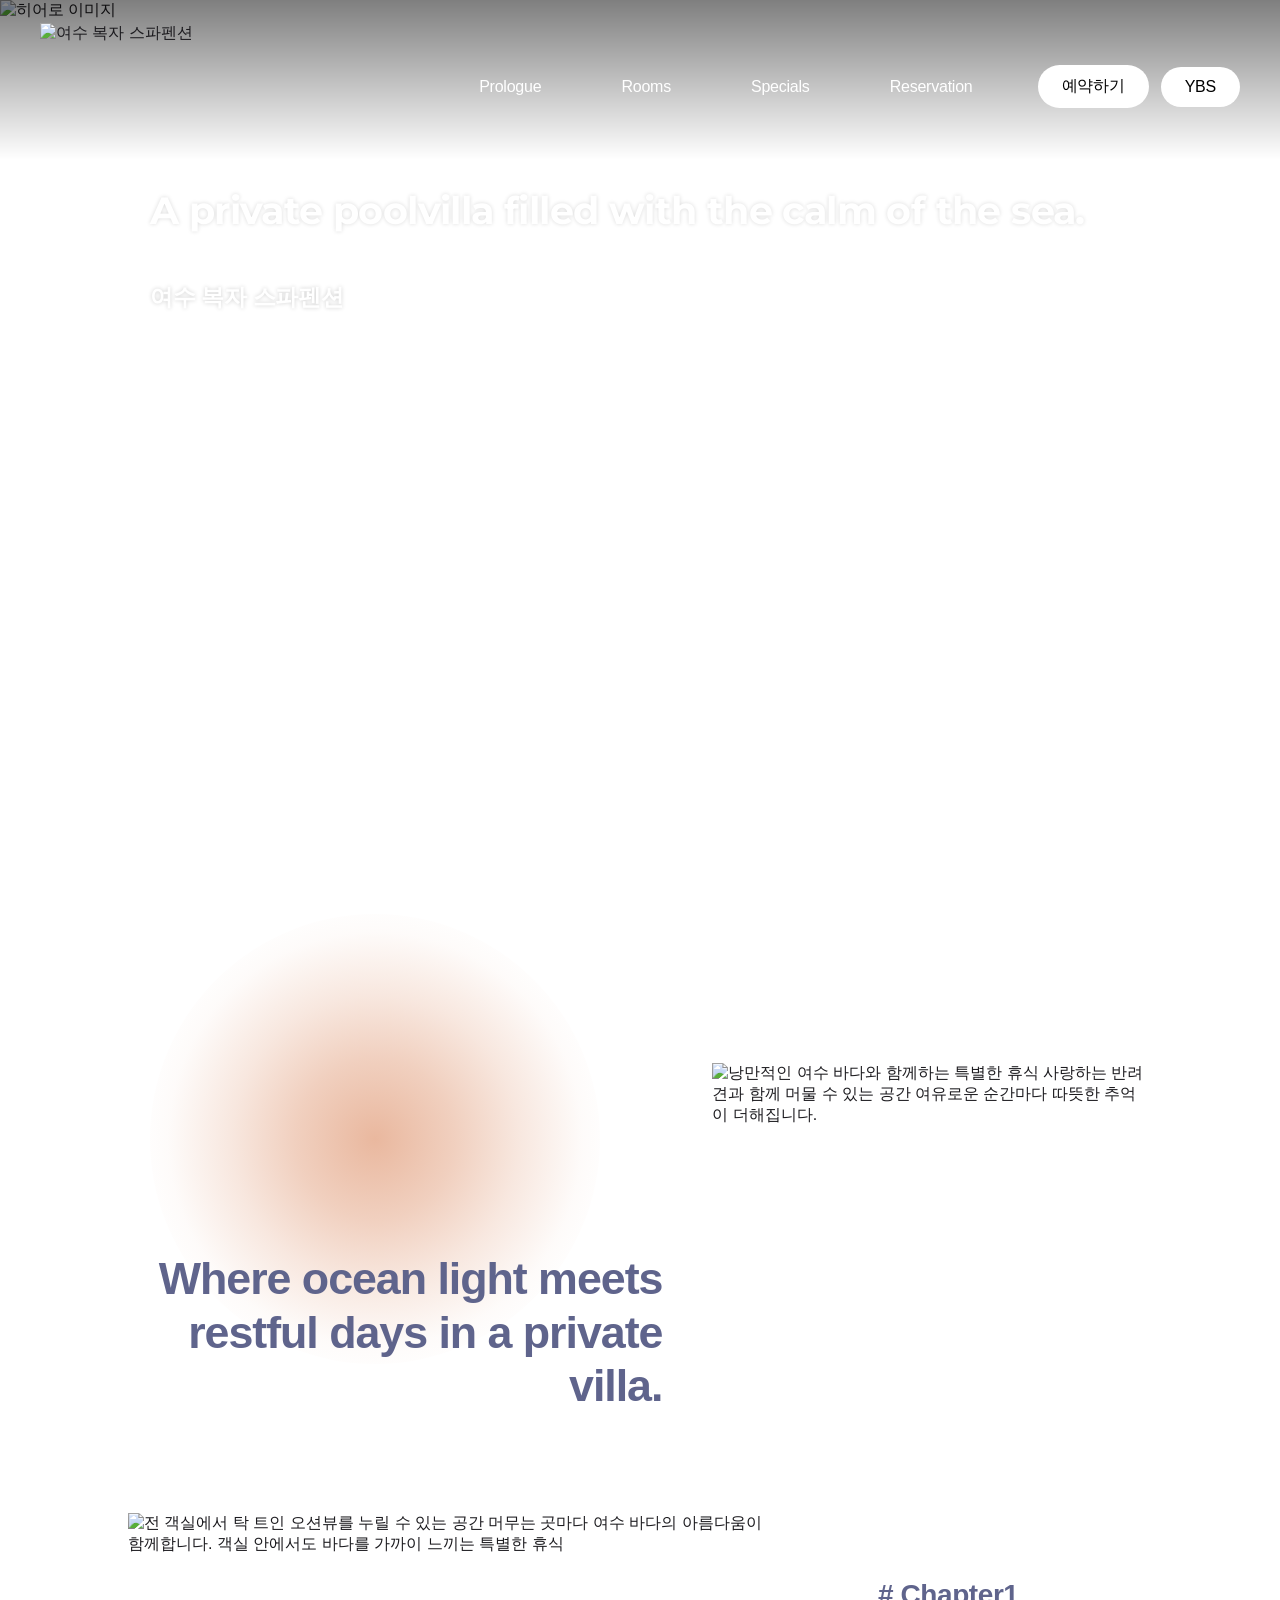
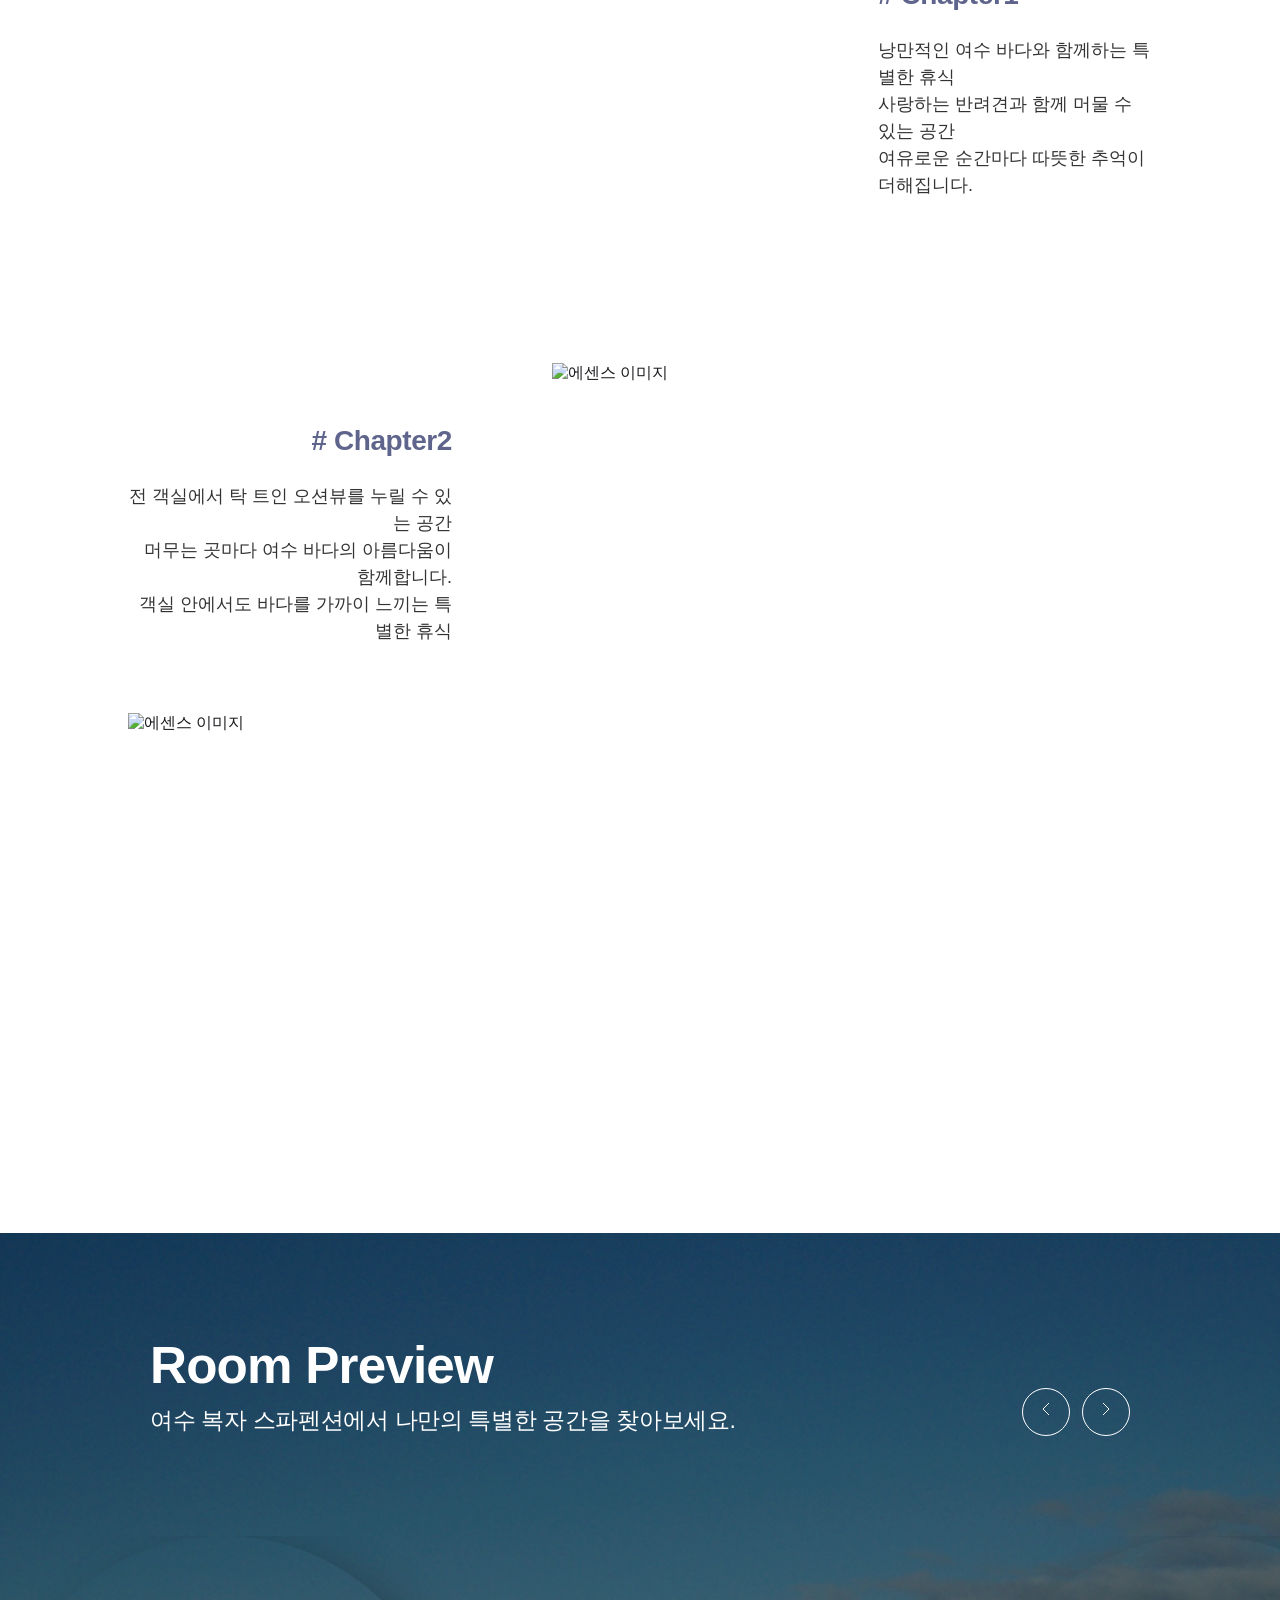
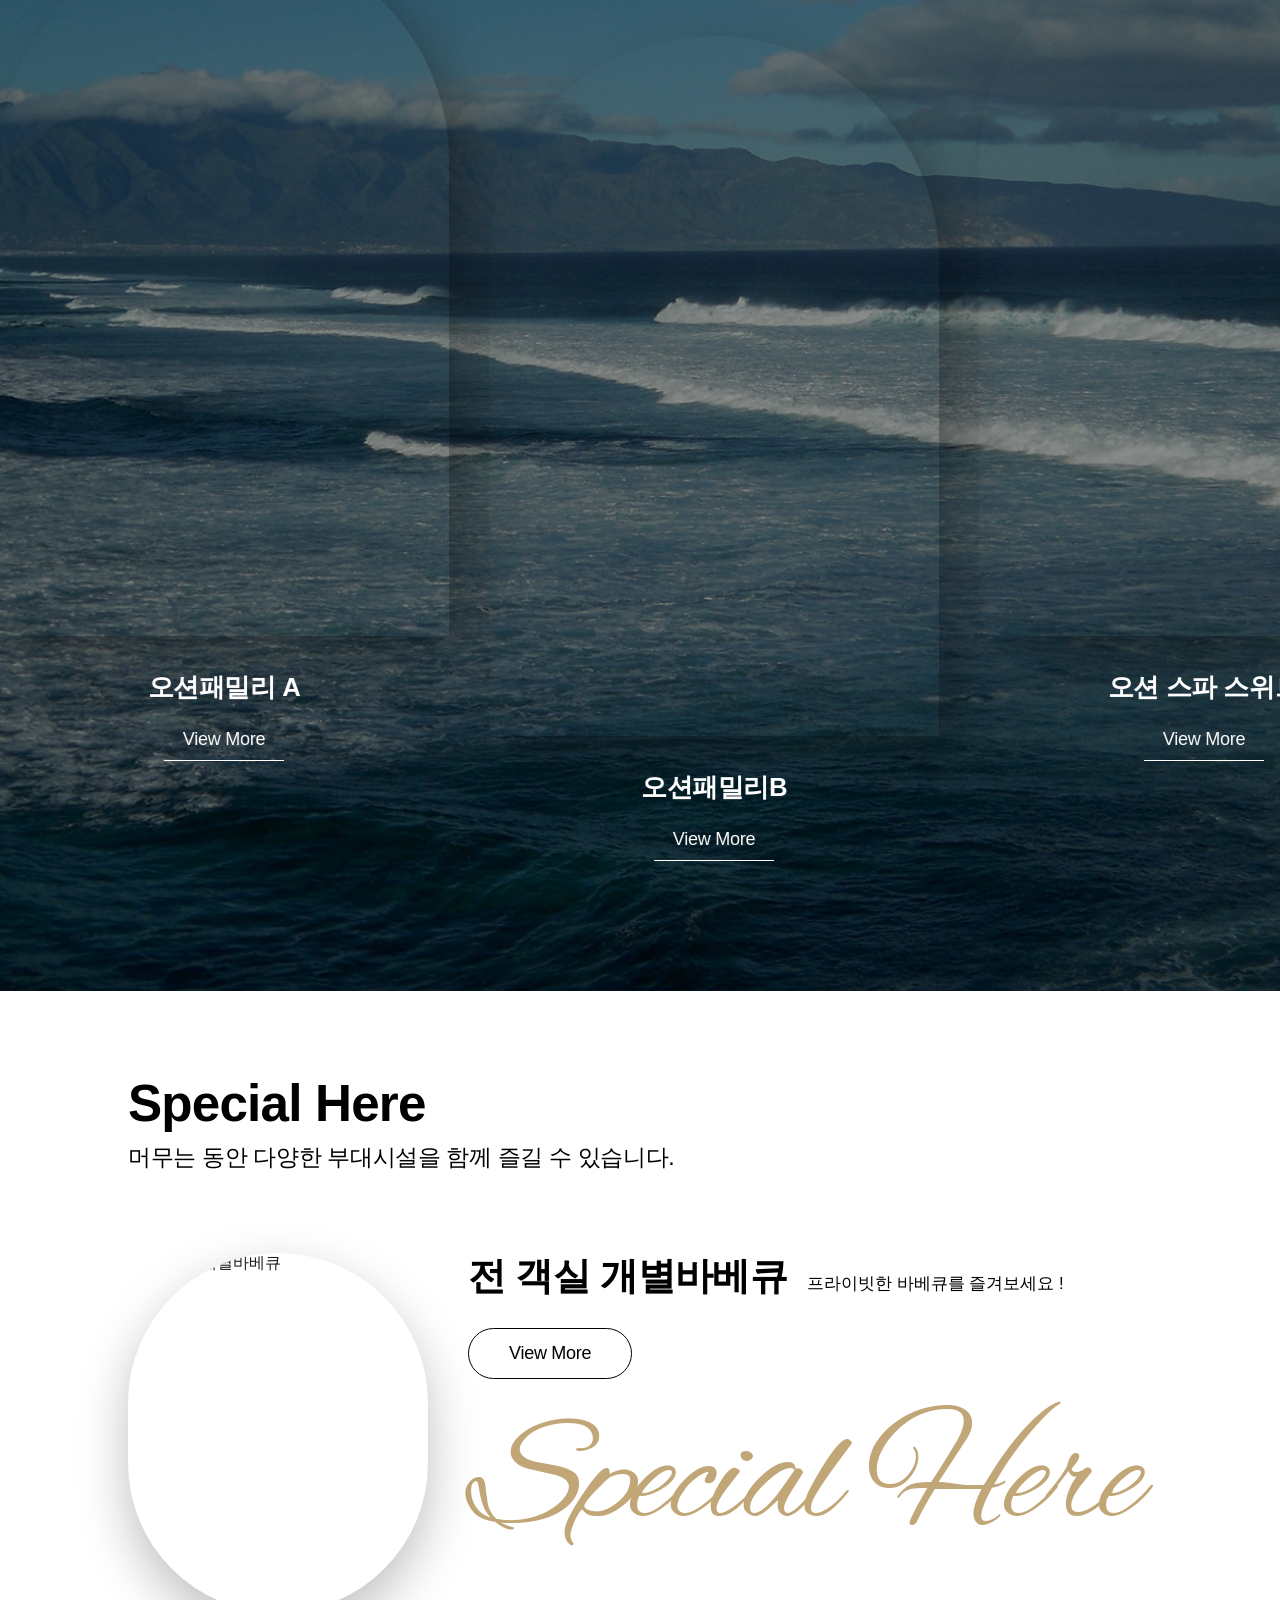
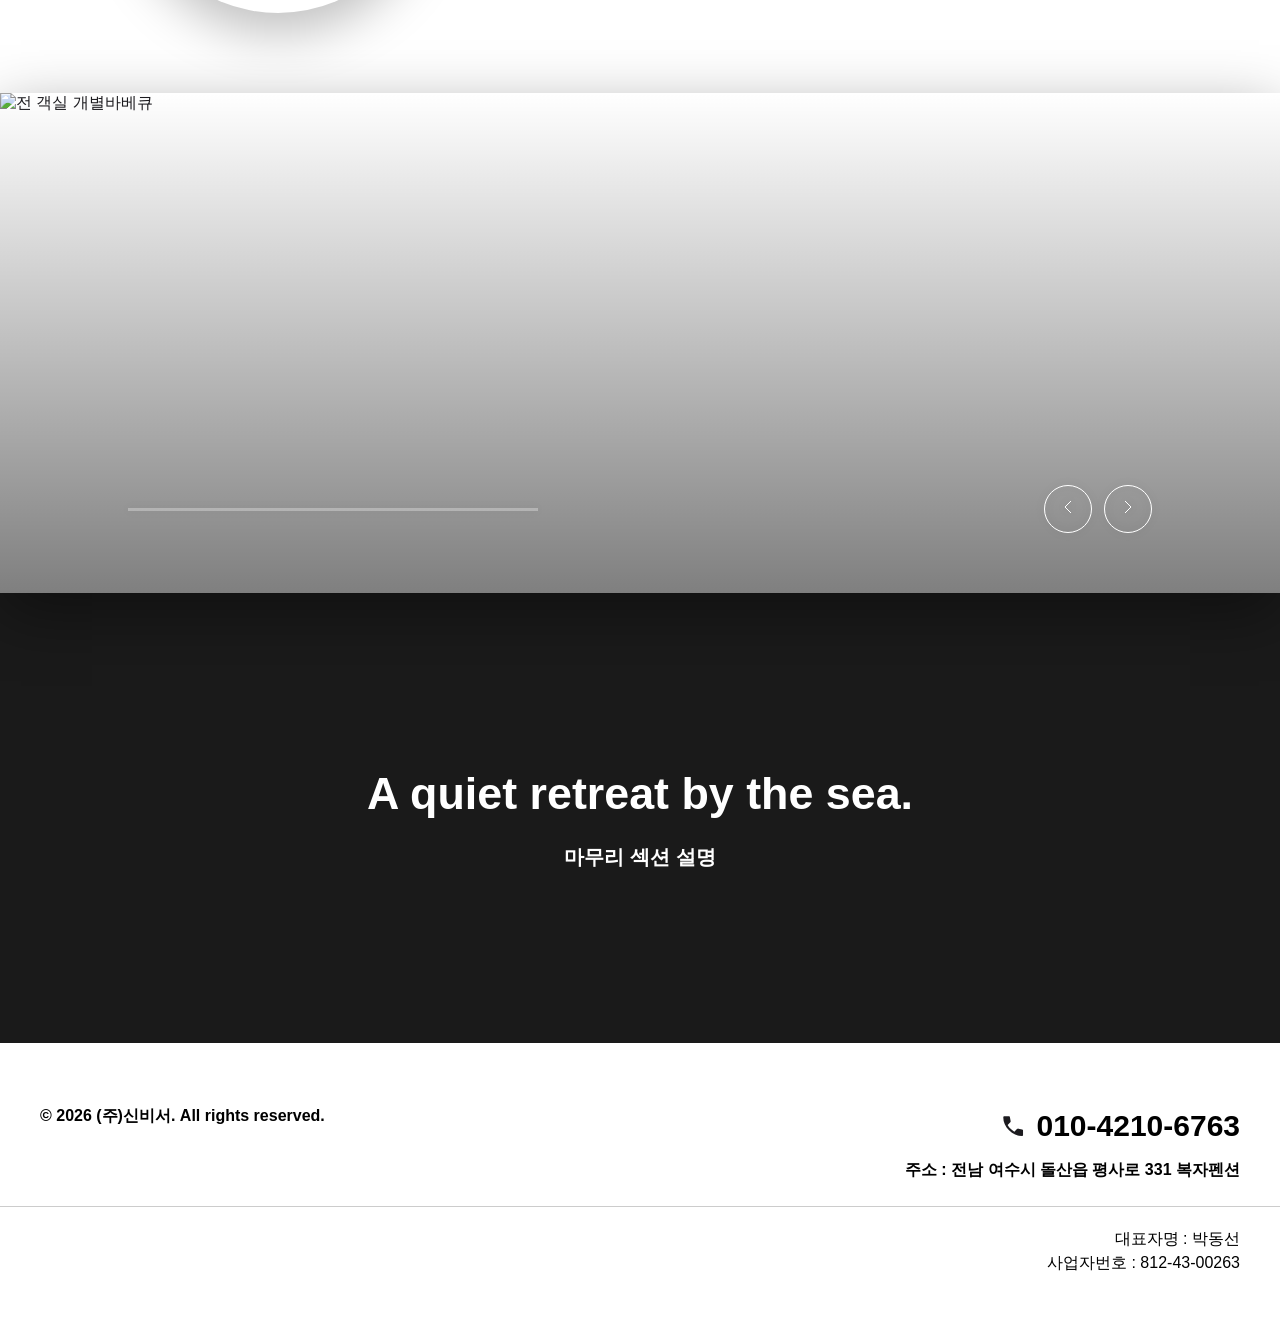
==== commit 42d1294f: "Update template code and site data" ====
--- a/index.html
+++ b/index.html
@@ -3,8 +3,10 @@
 <head>
     <meta charset="UTF-8">
     <meta name="viewport" content="width=device-width, initial-scale=1.0">
-    <title></title>
-
+    <link rel="icon" href="data:,">
+    <title>여수 복자 스파펜션 - 홈</title>
+    <meta name="description" content="여수 복자 스파펜션">
+    <meta name="keywords" content="여수복자스파펜션,여수펜션,여수숙소,여수오션뷰풀빌라,여수풀빌라,오션뷰펜션">
     <!-- Stylesheets -->
     <link rel="stylesheet" href="styles/theme.css">
     <link rel="stylesheet" href="styles/common.css">
@@ -13,15 +15,15 @@
   <!-- Open Graph Meta Tags for Social Media -->
   <meta property="og:type" content="website" />
   <meta property="og:title" content="여수 복자 스파펜션 - 홈" />
-  
-  
+  <meta property="og:description" content="파노라마 오션뷰를 보면서 즐기는 스파 애견동반 펜션, 여수 복자 입니다." />
+  <meta property="og:image" content="https://bookingplay-media.s3.amazonaws.com/item_images/2026/06/16/MXtKfNy63Drv.jpg" />
   <meta property="og:url" content="https://bokjaps.kr" />
 
   <!-- Twitter Card Meta Tags -->
   <meta name="twitter:card" content="summary_large_image" />
   <meta name="twitter:title" content="여수 복자 스파펜션 - 홈" />
-  
-  
+  <meta name="twitter:description" content="파노라마 오션뷰를 보면서 즐기는 스파 애견동반 펜션, 여수 복자 입니다." />
+  <meta name="twitter:image" content="https://bookingplay-media.s3.amazonaws.com/item_images/2026/06/16/MXtKfNy63Drv.jpg" />
 </head>
 <body>
     <!-- Navigation (Header) - page-wrapper 밖으로 분리 -->
--- a/styles/theme.css
+++ b/styles/theme.css
@@ -2,6 +2,14 @@
 @import url('https://hangeul.pstatic.net/hangeul_static/css/maru-buri.css');
 @import url('https://cdn.jsdelivr.net/gh/orioncactus/pretendard/dist/web/static/pretendard.min.css');
 @import url('https://use.typekit.net/vll4umt.css');
+
+/* Font Faces */
+@font-face {
+    font-family: 'Pretendard';
+    src: url('https://cdn.jsdelivr.net/gh/projectnoonnu/pretendard@1.0/Pretendard-Regular.woff2') format('woff2');
+    font-weight: 400;
+    font-display: swap;
+}
 
 /* CSS Variables */
 :root {
--- a/styles/common.css
+++ b/styles/common.css
@@ -87,13 +87,13 @@
 .header-logo {
     flex-shrink: 0;
     width: 210px;
-    height: 88px;
+    height: 75px;
 }
 
 .header-logo img {
     width: 100%;
     height: 100%;
-    object-fit: cover;
+    object-fit: contain;
 }
 
 .header-nav {
@@ -571,6 +571,10 @@
 
 @media (max-width: 768px) {
 
+    .address {
+        font-size: 13px;
+    }
+
     /* --- HEADER --- */
     .site-header {
         height: 70px;
--- a/styles/index.css
+++ b/styles/index.css
@@ -79,6 +79,14 @@
     transform: scale(1);
 }
 
+/* Hero video 모드 */
+[data-hero-slider] [data-hero-video] {
+    position: absolute;
+    inset: 0;
+    width: 100%;
+    height: 100%;
+    object-fit: cover;
+}
 
 .main-content {
     position: absolute;
@@ -220,7 +228,7 @@
 .title-text {
     font-family: var(--font-en-main);
     font-weight: 700;
-    font-size: 60px;
+    font-size: 50px;
     line-height: 1.2;
     color: var(--color-secondary);
     letter-spacing: -1.05px;
@@ -294,6 +302,20 @@
     width: 100%;
     height: 100%;
     object-fit: cover;
+}
+
+/* Essence video 모드 */
+.essence-video-container {
+    width: 100%;
+    aspect-ratio: 16 / 9;
+    overflow: hidden;
+}
+
+.essence-video-container video {
+    width: 100%;
+    height: 100%;
+    object-fit: cover;
+    display: block;
 }
 
 .con1-1 .content-image {
@@ -509,16 +531,6 @@
     line-height: 36px;
     color: white;
     letter-spacing: -0.42px;
-    margin: 0;
-}
-
-.room-info p {
-    font-family: var(--font-ko-sub);
-    font-weight: 500;
-    font-size: clamp(15px, 1.2vw, 18px);
-    line-height: 1.5;
-    color: rgba(255, 255, 255, 0.8);
-    max-width: 435px;
     margin: 0;
 }
 
@@ -811,6 +823,15 @@
     background-position: center;
 }
 
+/* Closing video 모드 */
+.closing-video {
+    position: absolute;
+    inset: 0;
+    width: 100%;
+    height: 100%;
+    object-fit: cover;
+}
+
 .content-4-text {
     position: relative;
     z-index: 1;
@@ -1172,8 +1193,15 @@
         word-break: keep-all;
     }
 
-    .main-title br,
-    .main-subtitle br {
+    .main-title {
+        font-size: 25px !important;
+    }
+
+    .main-subtitle {
+        font-size: 16px;
+    }
+
+    .main-title br {
         display: none;
     }
 
@@ -1299,7 +1327,12 @@
         padding: 0 20px;
     }
 
+    .section-title {
+        font-size: 33px;
+    }
+
     .section-subtitle {
+        font-size: 13px;
         line-height: 1.5;
     }
 
--- a/styles/popup.css
+++ b/styles/popup.css
@@ -0,0 +1,367 @@
+/**
+ * Popup Styles
+ * 홈페이지 팝업 컴포넌트 스타일
+ */
+
+/* Popup Overlay */
+.popup-overlay {
+    position: fixed;
+    top: 0;
+    left: 0;
+    width: 100%;
+    height: 100%;
+    background: rgba(0, 0, 0, 0.6);
+    display: flex;
+    align-items: center;
+    justify-content: center;
+    z-index: 9999;
+    opacity: 0;
+    visibility: hidden;
+    transition: opacity 0.3s ease, visibility 0.3s ease;
+}
+
+.popup-overlay.active {
+    opacity: 1;
+    visibility: visible;
+}
+
+/* Popup Content Container */
+.popup-content {
+    position: relative;
+    /* 폭은 팝업별 width(작게 290 / 기본 350 / 크게 600)로 popup.js 가 정한다. 아래는 기본값 */
+    width: 350px;
+    max-width: 90vw;
+    max-height: 85vh;
+    background: var(--color-primary, #fff);
+    border-radius: 12px;
+    overflow: hidden;
+    box-shadow: 0 20px 60px rgba(0, 0, 0, 0.3);
+}
+
+/* Close Button */
+.popup-close {
+    position: absolute;
+    top: 12px;
+    right: 12px;
+    background: rgba(0, 0, 0, 0.5);
+    color: #fff;
+    border: none;
+    border-radius: 50%;
+    width: 32px;
+    height: 32px;
+    font-size: 20px;
+    line-height: 1;
+    cursor: pointer;
+    display: flex;
+    align-items: center;
+    justify-content: center;
+    z-index: 10;
+    transition: background 0.2s ease, transform 0.2s ease;
+}
+
+.popup-close:hover {
+    background: rgba(0, 0, 0, 0.7);
+    transform: scale(1.1);
+}
+
+.popup-close:focus {
+    outline: 2px solid #fff;
+    outline-offset: 2px;
+}
+
+/* Popup Image Link */
+.popup-image-link {
+    display: block;
+    text-decoration: none;
+    color: inherit;
+}
+
+/* Popup Image — <img> 로 렌더링해 원본 비율 유지(잘림 없음), 박스 폭 100% */
+.popup-image-wrap {
+    position: relative;
+    width: 100%;
+}
+
+.popup-image {
+    display: block;
+    width: 100%;
+    height: auto;
+}
+
+/* Popup Text Content */
+.popup-text-content {
+    position: absolute;
+    inset: 0;
+    box-sizing: border-box;
+    z-index: 1;
+    padding: 30px;
+    text-align: center;
+    display: flex;
+    flex-direction: column;
+    align-items: flex-start;
+    width: 100%;
+    height: 100%;
+}
+
+.popup-title {
+    font-family: var(--font-ko-main, 'GowunDodum-Regular', sans-serif);
+    font-size: 48px;
+    font-weight: 600;
+    color: var(--color-secondary, #78716c);
+    margin: 0 0 40px 0;
+    line-height: 1.4;
+    text-shadow: 0 0 1px rgba(255, 255, 255, 0.8), 0 1px 2px rgba(0, 0, 0, 0.1);
+}
+
+.popup-description {
+    font-family: var(--font-ko-sub, 'GowunDodum-Regular', sans-serif);
+    font-size: 28px;
+    color: var(--color-secondary, #78716c);
+    margin: 0;
+    line-height: 1.6;
+    text-align: left;
+    text-shadow: 0 0 1px rgba(255, 255, 255, 0.8), 0 1px 2px rgba(0, 0, 0, 0.1);
+}
+
+/* Popup Footer */
+.popup-footer {
+    display: flex;
+    justify-content: space-between;
+    align-items: center;
+    padding: 14px 20px;
+    background: var(--color-primary, #fff);
+    border-top: 1px solid rgba(0, 0, 0, 0.08);
+}
+
+.popup-today-hide {
+    font-family: var(--font-ko-sub, 'GowunDodum-Regular', sans-serif);
+    font-size: 13px;
+    color: var(--color-secondary, #78716c);
+    cursor: pointer;
+    padding: 4px 0;
+    transition: color 0.2s ease;
+    background: none;
+    border: none;
+}
+
+.popup-today-hide:hover {
+    color: #44403c;
+}
+
+.popup-close-text {
+    font-family: var(--font-ko-sub, 'GowunDodum-Regular', sans-serif);
+    font-size: 13px;
+    color: var(--color-secondary, #78716c);
+    cursor: pointer;
+    padding: 4px 8px;
+    transition: color 0.2s ease;
+    background: none;
+    border: none;
+}
+
+.popup-close-text:hover {
+    color: #44403c;
+}
+
+/* Popup Container (hidden by default) */
+#popup-container {
+    display: none;
+}
+
+#popup-container:not(:empty) {
+    display: block;
+}
+
+/* Slider Styles */
+.popup-slider {
+    position: relative;
+    width: 100%;
+}
+
+.popup-slides {
+    position: relative;
+    width: 100%;
+    aspect-ratio: 3 / 4;
+    overflow: hidden;
+}
+
+.popup-slide {
+    position: absolute;
+    top: 0;
+    left: 0;
+    width: 100%;
+    height: 100%;
+    opacity: 0;
+    visibility: hidden;
+    transform: scale(1.05);
+    transition: opacity 0.6s ease, visibility 0.6s ease, transform 0.6s ease;
+}
+
+.popup-slide.active {
+    opacity: 1;
+    visibility: visible;
+    transform: scale(1);
+}
+
+.popup-slide .popup-image-wrap {
+    width: 100%;
+    height: 100%;
+}
+
+/* 슬라이더 높이는 첫 이미지 비율로 고정되므로 나머지 이미지는 잘리지 않게 안에 맞춘다 */
+.popup-slide .popup-image {
+    width: 100%;
+    height: 100%;
+    object-fit: contain;
+}
+
+/* Arrow Navigation */
+.popup-arrow {
+    position: absolute;
+    top: 50%;
+    transform: translateY(-50%);
+    background: rgba(0, 0, 0, 0.4);
+    color: #fff;
+    border: none;
+    width: 40px;
+    height: 40px;
+    font-size: 18px;
+    cursor: pointer;
+    display: flex;
+    align-items: center;
+    justify-content: center;
+    z-index: 10;
+    border-radius: 50%;
+    transition: background 0.2s ease, transform 0.2s ease;
+}
+
+.popup-arrow:hover {
+    background: rgba(0, 0, 0, 0.6);
+    transform: translateY(-50%) scale(1.1);
+}
+
+.popup-arrow--prev {
+    left: 12px;
+}
+
+.popup-arrow--next {
+    right: 12px;
+}
+
+/* Dot Navigation */
+.popup-dots {
+    position: absolute;
+    bottom: 16px;
+    left: 50%;
+    transform: translateX(-50%);
+    display: flex;
+    gap: 8px;
+    z-index: 10;
+}
+
+.popup-dot {
+    width: 8px;
+    height: 8px;
+    border-radius: 50%;
+    background: rgba(255, 255, 255, 0.5);
+    border: none;
+    cursor: pointer;
+    padding: 0;
+    transition: background 0.2s ease, transform 0.2s ease;
+}
+
+.popup-dot.active {
+    background: #fff;
+    transform: scale(1.2);
+}
+
+.popup-dot:hover {
+    background: rgba(255, 255, 255, 0.8);
+}
+
+/* Mobile Responsive */
+@media (max-width: 640px) {
+    .popup-content {
+        max-width: 90%;
+        max-height: 85vh;
+        border-radius: 8px;
+    }
+
+    .popup-close {
+        top: 8px;
+        right: 8px;
+        width: 28px;
+        height: 28px;
+        font-size: 18px;
+    }
+
+    .popup-text-content {
+        padding: 30px;
+    }
+
+    .popup-title {
+        font-size: 36px;
+    }
+
+    .popup-description {
+        font-size: 24px;
+    }
+
+    .popup-footer {
+        padding: 12px 16px;
+    }
+
+    .popup-today-hide,
+    .popup-close-text {
+        font-size: 12px;
+    }
+
+    .popup-arrow {
+        width: 36px;
+        height: 36px;
+        font-size: 16px;
+    }
+
+    .popup-arrow--prev {
+        left: 8px;
+    }
+
+    .popup-arrow--next {
+        right: 8px;
+    }
+
+    .popup-dot {
+        width: 10px;
+        height: 10px;
+    }
+
+    .popup-dots {
+        gap: 10px;
+    }
+}
+
+/* Tablet */
+@media (min-width: 641px) and (max-width: 1024px) {
+    .popup-content {
+        max-width: 80vw;
+    }
+}
+
+/* Desktop */
+@media (min-width: 1025px) {
+    .popup-content {
+        max-width: 800px;
+    }
+}
+
+
+/* Popup open scroll lock */
+body.popup-open,
+html.popup-open {
+    overflow: hidden !important;
+    position: fixed !important;
+    width: 100% !important;
+    height: 100% !important;
+    top: 0 !important;
+    left: 0 !important;
+}
